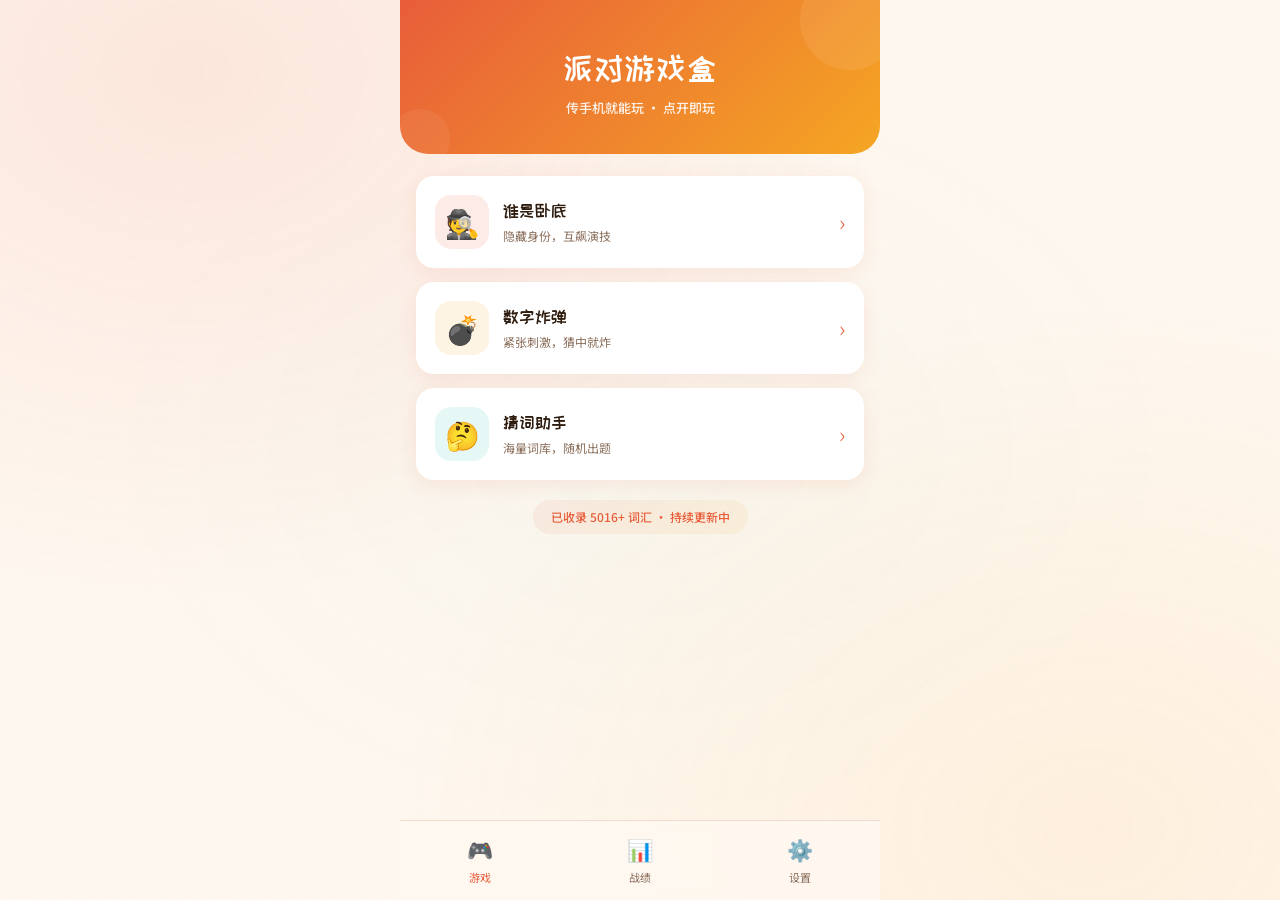
==== index.html @ 06a81f75 "Revert "feat: 新增3个游戏 - 台词飞花/经典复刻/看图猜影视" This reverts commit 632fd39492cb4cfc814acd6912a630eccf6f4545" ====
<!DOCTYPE html>
<html lang="zh-CN">
<head>
  <meta charset="UTF-8">
  <meta name="viewport" content="width=device-width, initial-scale=1.0, maximum-scale=1.0, user-scalable=no">
  <meta name="apple-mobile-web-app-capable" content="yes">
  <meta name="apple-mobile-web-app-status-bar-style" content="black-translucent">
  <meta name="theme-color" content="#E85D3A">
  <title>派对游戏盒</title>
  <link rel="preconnect" href="https://fonts.googleapis.com">
  <link rel="preconnect" href="https://fonts.gstatic.com" crossorigin>
  <link href="https://fonts.googleapis.com/css2?family=Fredoka:wght@400;500;600;700&family=Noto+Sans+SC:wght@400;500;700&family=ZCOOL+KuaiLe&display=swap" rel="stylesheet">
  <link rel="stylesheet" href="css/style.css">
</head>
<body>
  <div id="app">
    <!-- 首页/大厅 -->
    <div id="page-home" class="page active">
      <div class="home-header">
        <h1>派对游戏盒</h1>
        <p class="subtitle">传手机就能玩 · 点开即玩</p>
      </div>
      
      <!-- 游戏列表 -->
      <div class="game-list">
        <div class="game-card" onclick="startSingleGame('undercover')">
          <div class="game-emoji">🕵️</div>
          <div class="game-info">
            <h3>谁是卧底</h3>
            <p>隐藏身份，互飙演技</p>
          </div>
          <span class="arrow">›</span>
        </div>
        <div class="game-card" onclick="startSingleGame('bomb')">
          <div class="game-emoji">💣</div>
          <div class="game-info">
            <h3>数字炸弹</h3>
            <p>紧张刺激，猜中就炸</p>
          </div>
          <span class="arrow">›</span>
        </div>
        <div class="game-card" onclick="startSingleGame('wordguess')">
          <div class="game-emoji">🤔</div>
          <div class="game-info">
            <h3>猜词助手</h3>
            <p>海量词库，随机出题</p>
          </div>
          <span class="arrow">›</span>
        </div>
      </div>

      <div class="wordbank-info">
        <span>已收录 5000+ 词汇 · 18大分类</span>
      </div>
    </div>

    <!-- 谁是卧底设置页 -->
    <div id="page-undercover-setup" class="page">
      <div class="top-bar">
        <span class="back-btn" onclick="navTo('home')">‹</span>
        <span class="page-title">谁是卧底</span>
        <span style="width:24px"></span>
      </div>
      <div class="setup-content">
        <div class="setup-section">
          <h4>玩家数量</h4>
          <div class="chip-group" id="uc-player-count">
            <span class="chip" data-val="3">3人</span>
            <span class="chip active" data-val="4">4人</span>
            <span class="chip" data-val="5">5人</span>
            <span class="chip" data-val="6">6人</span>
            <span class="chip" data-val="7">7人</span>
            <span class="chip" data-val="8">8人</span>
            <span class="chip" data-val="9">9人</span>
            <span class="chip" data-val="10">10人</span>
          </div>
        </div>
        <div class="setup-section">
          <h4>词库分类</h4>
          <div class="chip-group" id="uc-category">
            <span class="chip active" data-val="all">综合</span>
            <span class="chip" data-val="food">食物</span>
            <span class="chip" data-val="star">明星</span>
            <span class="chip" data-val="daily">日常</span>
            <span class="chip" data-val="idiom">成语</span>
            <span class="chip" data-val="animal">动物</span>
            <span class="chip" data-val="sports">运动</span>
            <span class="chip" data-val="travel">旅游</span>
            <span class="chip" data-val="tech">科技</span>
            <span class="chip" data-val="history">历史</span>
            <span class="chip" data-val="science">科学</span>
            <span class="chip" data-val="comedy">喜剧</span>
            <span class="chip" data-val="character">角色</span>
            <span class="chip" data-val="brand">品牌</span>
            <span class="chip" data-val="game">游戏</span>
          </div>
        </div>
        <div class="rule-tip">
          <strong>规则提示：</strong><span id="uc-rule-text">4人中1人为卧底，3人为平民。每人轮流描述词语一轮后投票。</span>
        </div>
        <button class="btn-primary btn-full" onclick="startSingleUndercover()">开始游戏</button>
      </div>
    </div>

    <!-- 单机模式 - 谁是卧底发词页 -->
    <div id="page-undercover-deal" class="page">
      <div class="top-bar">
        <span class="back-btn" onclick="navTo('undercover-setup')">‹</span>
        <span class="page-title">发词阶段</span>
        <span style="width:24px"></span>
      </div>
      <div class="deal-content">
        <div class="deal-progress">
          <span>玩家 <span id="uc-current-player">1</span> / <span id="uc-total-players">4</span> 的回合</span>
        </div>
        <div class="word-card" id="uc-word-card" onclick="revealWord()">
          <div class="role-tag" id="uc-role-tag">点击查看你的词语</div>
          <div class="word" id="uc-word-display">？？？</div>
          <div class="word-hint" id="uc-word-hint">请确保周围没有其他人偷看</div>
        </div>
        <p class="deal-tip">查看完毕后点击下方按钮，将手机传给下一位玩家</p>
        <button class="btn-primary btn-full" id="uc-next-btn" onclick="nextPlayer()" style="opacity:0.5;pointer-events:none">我记住了，传给下一位</button>
        <button class="btn-danger btn-full btn-end" onclick="endUndercoverGame()">结束游戏</button>
        <div class="progress-dots">
          <div id="uc-dots"></div>
          <p class="dots-label"><span id="uc-viewed-count">0</span> / <span id="uc-total-count">4</span> 已查看</p>
        </div>
      </div>
    </div>

    <!-- 单机模式 - 谁是卧底描述阶段 -->
    <div id="page-undercover-describe" class="page">
      <div class="top-bar">
        <span class="back-btn" onclick="confirmExitUC()">‹</span>
        <span class="page-title">描述阶段</span>
        <span style="width:24px"></span>
      </div>
      <div class="describe-content">
        <div class="round-info">
          <div class="round-badge">第 <span id="uc-round-num">1</span> 轮</div>
          <div class="alive-count">剩余 <span id="uc-alive-count">4</span> 人</div>
        </div>
        <div class="speaker-card">
          <div class="speaker-num" id="uc-speaker-num">1</div>
          <div class="speaker-label">当前发言玩家</div>
          <div class="timer" id="uc-describe-timer">30s</div>
        </div>
        <p class="describe-tip">用一句话描述你的词语，不要直接说出词语本身</p>
        <div class="describe-actions">
          <button class="btn-outline" onclick="prevSpeaker()">上一位</button>
          <button class="btn-primary" onclick="nextSpeaker()">下一位</button>
        </div>
        <button class="btn-primary btn-full btn-vote" onclick="goToVote()">全部说完，开始投票</button>
        <button class="btn-danger btn-full btn-end" onclick="endUndercoverGame()">结束游戏</button>
      </div>
    </div>

    <!-- 单机模式 - 谁是卧底投票页 -->
    <div id="page-undercover-vote" class="page">
      <div class="top-bar">
        <span class="back-btn" onclick="navTo('undercover-describe')">‹</span>
        <span class="page-title">投票环节</span>
        <span style="width:24px"></span>
      </div>
      <div class="vote-content">
        <p class="vote-tip">选出你认为是卧底的玩家</p>
        <div class="player-list" id="uc-vote-list"></div>
        <button class="btn-primary btn-full" onclick="submitVote()" id="uc-submit-vote" style="opacity:0.5;pointer-events:none">确认投票</button>
        <button class="btn-danger btn-full btn-end" onclick="endUndercoverGame()">结束游戏</button>
      </div>
    </div>

    <!-- 单机模式 - 谁是卧底结果页 -->
    <div id="page-undercover-result" class="page">
      <div class="result-content">
        <div class="result-icon" id="uc-result-icon">🎉</div>
        <h2 id="uc-result-title">平民胜利！</h2>
        <p id="uc-result-desc">卧底已被找出</p>
        <div class="result-card">
          <div class="result-row">
            <span class="result-label">出局玩家</span>
            <span class="result-value" id="uc-eliminated">玩家 2</span>
          </div>
          <div class="result-row">
            <span class="result-label">身份</span>
            <span class="result-value" id="uc-identity">卧底</span>
          </div>
          <div class="result-row uc-word-row" id="uc-civilian-row">
            <span class="result-label">平民词</span>
            <span class="result-value" id="uc-civilian-word">可乐</span>
          </div>
          <div class="result-row uc-word-row" id="uc-undercover-row">
            <span class="result-label">卧底词</span>
            <span class="result-value" id="uc-undercover-word">雪碧</span>
          </div>
        </div>
        <div class="result-actions" id="uc-result-actions">
          <button class="btn-outline" onclick="navTo('home')">返回大厅</button>
          <button class="btn-primary" onclick="restartUndercover()">再来一局</button>
        </div>
        <button class="btn-primary btn-full" id="uc-continue-btn" onclick="continueUndercover()" style="display:none">继续游戏</button>
      </div>
    </div>

    <!-- 单机模式 - 数字炸弹设置页 -->
    <div id="page-bomb-setup" class="page">
      <div class="top-bar">
        <span class="back-btn" onclick="navTo('home')">‹</span>
        <span class="page-title">数字炸弹</span>
        <span style="width:24px"></span>
      </div>
      <div class="setup-content">
        <div class="setup-section">
          <h4>数字范围</h4>
          <div class="chip-group" id="bomb-range">
            <span class="chip" data-val="50">1-50</span>
            <span class="chip active" data-val="100">1-100</span>
            <span class="chip" data-val="200">1-200</span>
            <span class="chip" data-val="custom">自定义</span>
          </div>
          <div class="custom-range" id="bomb-custom-range" style="display:none">
            <div class="range-inputs">
              <input type="number" id="bomb-min" placeholder="最小值" value="1">
              <span class="range-sep">~</span>
              <input type="number" id="bomb-max" placeholder="最大值" value="99">
            </div>
          </div>
        </div>
        <div class="setup-section">
          <h4>玩家数量</h4>
          <div class="chip-group" id="bomb-players">
            <span class="chip" data-val="2">2人</span>
            <span class="chip" data-val="3">3人</span>
            <span class="chip active" data-val="4">4人</span>
            <span class="chip" data-val="5">5人</span>
            <span class="chip" data-val="6">6人</span>
            <span class="chip" data-val="7">7人</span>
            <span class="chip" data-val="8">8人</span>
          </div>
        </div>
        <div class="rule-tip">
          <strong>规则：</strong>系统在指定范围内随机设定炸弹数字，玩家轮流猜数字，范围逐渐缩小，猜中者被炸！
        </div>
        <button class="btn-primary btn-full" onclick="startSingleBomb()">开始游戏</button>
      </div>
    </div>

    <!-- 单机模式 - 数字炸弹游戏页 -->
    <div id="page-bomb-play" class="page">
      <div class="top-bar">
        <span class="back-btn" onclick="confirmExitBomb()">‹</span>
        <span class="page-title">数字炸弹</span>
        <span style="width:24px"></span>
      </div>
      <div class="bomb-content">
        <div class="turn-info">
          <span class="turn-label">当前轮到</span>
          <span class="turn-player" id="bomb-current-player">玩家 1</span>
        </div>
        <div class="bomb-display">
          <div class="range-label">安全范围</div>
          <div class="range-num" id="bomb-range-display">1 ~ 100</div>
          <div class="bomb-emoji" id="bomb-emoji">💣</div>
          <div class="bomb-tip">猜一个数字，小心别踩到炸弹！</div>
        </div>
        <div class="bomb-input-row">
          <input type="number" id="bomb-input" placeholder="输入数字">
          <button class="btn-primary" onclick="guessBomb()">猜</button>
        </div>
        <div class="bomb-history" id="bomb-history">
          <div class="history-title">历史记录</div>
          <div class="history-list" id="bomb-history-list"></div>
        </div>
        <button class="btn-danger btn-full btn-end" onclick="endBombGame()">结束游戏</button>
      </div>
    </div>

    <!-- 单机模式 - 数字炸弹爆炸页 -->
    <div id="page-bomb-explode" class="page">
      <div class="explode-content">
        <div class="explode-emoji" id="explode-emoji">💥</div>
        <h2>砰！被炸了！</h2>
        <p class="explode-desc"><span id="bomb-loser">玩家 3</span> 猜中了炸弹数字 <strong id="bomb-answer">73</strong></p>
        <div class="explode-stats">
          <div class="stat-item">
            <div class="stat-num" id="bomb-guess-count">6</div>
            <div class="stat-label">本局猜测次数</div>
          </div>
        </div>
        <div class="result-actions">
          <button class="btn-outline" onclick="navTo('home')">返回大厅</button>
          <button class="btn-primary" onclick="restartBomb()">再来一局</button>
        </div>
      </div>
    </div>

    <!-- 单机模式 - 猜词助手设置页 -->
    <div id="page-wordguess-setup" class="page">
      <div class="top-bar">
        <span class="back-btn" onclick="navTo('home')">‹</span>
        <span class="page-title">猜词助手</span>
        <span style="width:24px"></span>
      </div>
      <div class="setup-content">
        <div class="setup-section">
          <h4>游戏模式</h4>
          <div class="mode-list" id="wg-mode">
            <div class="mode-card" data-val="verbal">
              <span class="mode-emoji">🗣️</span>
              <div class="mode-info">
                <div class="mode-name">口头描述</div>
                <div class="mode-desc">用语言描述，不能说出词语本身</div>
              </div>
            </div>
            <div class="mode-card active" data-val="gesture">
              <span class="mode-emoji">🤸</span>
              <div class="mode-info">
                <div class="mode-name">你比我猜</div>
                <div class="mode-desc">用肢体动作比划，不能说话</div>
              </div>
            </div>
            <div class="mode-card" data-val="draw">
              <span class="mode-emoji">🎨</span>
              <div class="mode-info">
                <div class="mode-name">你画我猜</div>
                <div class="mode-desc">在纸上画出词语让队友猜</div>
              </div>
            </div>
          </div>
        </div>
        <div class="setup-section">
          <h4>词库分类</h4>
          <div class="chip-group" id="wg-category">
            <span class="chip active" data-val="all">综合</span>
            <span class="chip" data-val="food">食物</span>
            <span class="chip" data-val="star">明星</span>
            <span class="chip" data-val="daily">日常</span>
            <span class="chip" data-val="idiom">成语</span>
            <span class="chip" data-val="animal">动物</span>
            <span class="chip" data-val="movie">影视</span>
            <span class="chip" data-val="sports">运动</span>
            <span class="chip" data-val="travel">旅游</span>
            <span class="chip" data-val="tech">科技</span>
            <span class="chip" data-val="nature">自然</span>
            <span class="chip" data-val="job">职业</span>
            <span class="chip" data-val="music">音乐</span>
            <span class="chip" data-val="history">历史</span>
            <span class="chip" data-val="science">科学</span>
            <span class="chip" data-val="comedy">喜剧</span>
            <span class="chip" data-val="character">角色</span>
            <span class="chip" data-val="brand">品牌</span>
            <span class="chip" data-val="game">游戏</span>
          </div>
        </div>
        <div class="setup-section">
          <h4>每轮时长</h4>
          <div class="chip-group" id="wg-duration">
            <span class="chip" data-val="30">30秒</span>
            <span class="chip active" data-val="60">60秒</span>
            <span class="chip" data-val="90">90秒</span>
            <span class="chip" data-val="120">120秒</span>
            <span class="chip" data-val="0">不限时</span>
          </div>
        </div>
        <button class="btn-primary btn-full" onclick="startSingleWordGuess()">开始出题</button>
      </div>
    </div>

    <!-- 单机模式 - 猜词助手出题页 -->
    <div id="page-wordguess-play" class="page">
      <div class="top-bar">
        <span class="back-btn" onclick="endWordGuessGame()">‹</span>
        <span class="page-title">猜词中</span>
        <span style="width:24px"></span>
      </div>
      <div class="wg-play-content">
        <div class="wg-top-bar">
          <span class="wg-word-count">第 <span id="wg-word-num">1</span> 个词</span>
          <span class="wg-timer" id="wg-timer">⏱ 01:00</span>
        </div>
        <div class="wg-word-card">
          <div class="wg-category" id="wg-category-label">综合</div>
          <div class="wg-word" id="wg-current-word">火锅</div>
          <div class="wg-mode-tip" id="wg-mode-tip">用肢体动作比划，不能说话</div>
        </div>
        <div class="wg-actions">
          <button class="btn-outline wg-btn" onclick="skipWord()">
            <span class="btn-icon">⏭</span> 跳过
          </button>
          <button class="btn-primary wg-btn" onclick="correctWord()">
            <span class="btn-icon">✓</span> 猜中了
          </button>
        </div>
        <div class="wg-stats">
          <div class="wg-stat">
            <div class="wg-stat-num correct" id="wg-correct">0</div>
            <div class="wg-stat-label">猜中</div>
          </div>
          <div class="wg-stat">
            <div class="wg-stat-num skip" id="wg-skip">0</div>
            <div class="wg-stat-label">跳过</div>
          </div>
        </div>
        <button class="btn-danger btn-full btn-end" onclick="endWordGuessGame()">结束本轮</button>
      </div>
    </div>

    <!-- 单机模式 - 猜词助手结果页 -->
    <div id="page-wordguess-result" class="page">
      <div class="result-content">
        <div class="result-icon">🎉</div>
        <h2>时间到！</h2>
        <div class="wg-score-card">
          <div class="wg-score-num" id="wg-final-score">5</div>
          <div class="wg-score-label">个词语猜中</div>
        </div>
        <div class="wg-result-stats">
          <div class="wg-stat-item">
            <div class="wg-stat-num correct" id="wg-final-correct">5</div>
            <div class="wg-stat-label">猜中</div>
          </div>
          <div class="wg-stat-item">
            <div class="wg-stat-num skip" id="wg-final-skip">2</div>
            <div class="wg-stat-label">跳过</div>
          </div>
          <div class="wg-stat-item">
            <div class="wg-stat-num total" id="wg-final-total">7</div>
            <div class="wg-stat-label">总计</div>
          </div>
        </div>
        <div class="result-actions">
          <button class="btn-outline" onclick="navTo('home')">返回大厅</button>
          <button class="btn-primary" onclick="nextGroupWG()">下一组</button>
        </div>
      </div>
    </div>

    <!-- 战绩页 -->
    <div id="page-stats" class="page">
      <div class="stats-header">
        <h2>战绩记录</h2>
      </div>
      <div class="stats-summary">
        <div class="summary-card">
          <div class="summary-num" id="stats-total">0</div>
          <div class="summary-label">总游戏局数</div>
        </div>
        <div class="summary-card">
          <div class="summary-num" id="stats-uc">0</div>
          <div class="summary-label">谁是卧底</div>
        </div>
        <div class="summary-card">
          <div class="summary-num" id="stats-bomb">0</div>
          <div class="summary-label">数字炸弹</div>
        </div>
        <div class="summary-card">
          <div class="summary-num" id="stats-wg">0</div>
          <div class="summary-label">猜词助手</div>
        </div>
      </div>
      <div class="stats-filter">
        <span class="filter-chip active" data-filter="all">全部</span>
        <span class="filter-chip" data-filter="undercover">谁是卧底</span>
        <span class="filter-chip" data-filter="bomb">数字炸弹</span>
        <span class="filter-chip" data-filter="wordguess">猜词助手</span>
      </div>
      <div class="stats-list" id="stats-list">
        <div class="empty-state">
          <div class="empty-icon">📊</div>
          <p>还没有游戏记录</p>
          <p class="empty-sub">快去玩一局吧！</p>
        </div>
      </div>
    </div>

    <!-- 设置页 -->
    <div id="page-settings" class="page">
      <div class="settings-header">
        <h2>设置</h2>
      </div>
      <div class="settings-list">
        <div class="setting-item">
          <div class="setting-info">
            <span class="setting-icon">🔆</span>
            <span class="setting-name">屏幕常亮</span>
          </div>
          <label class="switch">
            <input type="checkbox" id="set-wakelock" checked onchange="saveSettings()">
            <span class="slider"></span>
          </label>
        </div>
        <div class="setting-item">
          <div class="setting-info">
            <span class="setting-icon">⏱️</span>
            <span class="setting-name">描述倒计时</span>
          </div>
          <div class="setting-value">
            <select id="set-describe-time" onchange="saveSettings()">
              <option value="15">15秒</option>
              <option value="30" selected>30秒</option>
              <option value="45">45秒</option>
              <option value="60">60秒</option>
              <option value="0">不限时</option>
            </select>
          </div>
        </div>
        <div class="setting-item clickable" onclick="navTo('wordbank-manager')">
          <div class="setting-info">
            <span class="setting-icon">📚</span>
            <span class="setting-name">词库管理</span>
          </div>
          <span class="setting-value-text" id="set-wordbank-info">2200+ 词汇</span>
          <span class="arrow">›</span>
        </div>
        <div class="setting-item danger" onclick="clearStats()">
          <div class="setting-info">
            <span class="setting-icon">🗑️</span>
            <span class="setting-name">清除战绩记录</span>
          </div>
          <span class="arrow">›</span>
        </div>
      </div>
      <div class="app-info">
        <p>派对游戏盒 v1.0</p>
        <p class="app-info-sub">传手机就能玩 · 点开即玩</p>
      </div>
    </div>

    <!-- 词库管理页 -->
    <div id="page-wordbank-manager" class="page">
      <div class="top-bar">
        <span class="back-btn" onclick="navTo('settings')">‹</span>
        <span class="page-title">词库管理</span>
        <span style="width:24px"></span>
      </div>
      <div class="wb-manager-content">
        <!-- 游戏切换 -->
        <div class="wb-game-tabs">
          <span class="wb-game-tab active" data-game="undercover" onclick="switchWbGame('undercover')">谁是卧底</span>
          <span class="wb-game-tab" data-game="wordguess" onclick="switchWbGame('wordguess')">猜词助手</span>
        </div>
        <!-- 分类切换 -->
        <div class="wb-category-scroll" id="wb-category-list"></div>
        <!-- 词汇列表 -->
        <div class="wb-word-list" id="wb-word-list"></div>
        <!-- 添加词汇 -->
        <div class="wb-add-section" id="wb-add-section">
          <div class="wb-add-inputs" id="wb-add-inputs"></div>
          <button class="btn-primary btn-full" onclick="addCustomWord()">添加</button>
        </div>
      </div>
    </div>

    <!-- 底部导航栏 -->
    <div class="bottom-nav">
      <div class="nav-item active" data-page="home" onclick="switchTab('home')">
        <span class="nav-icon">🎮</span>
        <span class="nav-label">游戏</span>
      </div>
      <div class="nav-item" data-page="stats" onclick="switchTab('stats')">
        <span class="nav-icon">📊</span>
        <span class="nav-label">战绩</span>
      </div>
      <div class="nav-item" data-page="settings" onclick="switchTab('settings')">
        <span class="nav-icon">⚙️</span>
        <span class="nav-label">设置</span>
      </div>
    </div>

    <!-- Toast提示 -->
    <div id="toast" class="toast" style="display:none"></div>

    <!-- 确认弹窗 -->
    <div id="confirm-modal" class="modal-overlay" style="display:none">
      <div class="modal-card">
        <h3 class="modal-title" id="modal-title">提示</h3>
        <p class="modal-message" id="modal-message">确认操作？</p>
        <div class="modal-actions">
          <button class="btn-outline modal-cancel" onclick="closeConfirmModal()">取消</button>
          <button class="btn-primary modal-confirm" onclick="confirmModal()">确认</button>
        </div>
      </div>
    </div>
  </div>

  <script src="js/wordbank.js"></script>
  <script src="js/wordbank-manager.js"></script>
  <script src="js/single-mode.js"></script>
  <script src="js/app.js"></script>
</body>
</html>
---- css/style.css ----
/* ==================== 暖橘派对 · Warm Carnival ==================== */
/* 设计理念：日落暖色 + 圆润字体 + 弹簧交互，告别 AI 紫粉渐变 */

* {
  margin: 0;
  padding: 0;
  box-sizing: border-box;
  -webkit-tap-highlight-color: transparent;
}

:root {
  /* 主色系 - 日落暖调 */
  --accent: #E85D3A;        /* 烈焰橙 */
  --accent2: #F5A623;       /* 琥珀金 */
  --accent3: #2EC4B6;       /* 暖青绿（对比点缀）*/

  /* 背景与文字 */
  --bg: #FFF8F0;            /* 暖米白 */
  --bg2: #FDF0E0;           /* 淡橘底 */
  --bg3: #FBF5EE;           /* 极淡暖白 */
  --ink: #2D1B0E;           /* 深咖啡（正文）*/
  --muted: #8B6F5C;         /* 暖灰棕（次要文字）*/
  --rule: #F0DDD0;          /* 暖边线 */

  /* 状态色 */
  --white: #FFFFFF;
  --success: #2EC4B6;
  --danger: #D63031;        /* 深红 */

  /* 渐变 */
  --gradient: linear-gradient(135deg, #E85D3A 0%, #F5A623 100%);
  --gradient-soft: linear-gradient(135deg, rgba(232, 93, 58, 0.08), rgba(245, 166, 35, 0.08));

  /* 阴影 - 暖色调 */
  --shadow-sm: 0 2px 8px rgba(232, 93, 58, 0.06);
  --shadow-md: 0 4px 20px rgba(232, 93, 58, 0.10);
  --shadow-lg: 0 8px 32px rgba(232, 93, 58, 0.14);

  /* 缓动曲线 */
  --ease-spring: cubic-bezier(0.34, 1.56, 0.64, 1);
  --ease-smooth: cubic-bezier(0.4, 0, 0.2, 1);
  --ease-out: cubic-bezier(0.16, 1, 0.3, 1);
}

html, body {
  height: 100%;
  font-family: 'Noto Sans SC', -apple-system, BlinkMacSystemFont, 'PingFang SC', 'Microsoft YaHei', sans-serif;
  background: var(--bg);
  color: var(--ink);
  font-size: 16px;
  line-height: 1.5;
  overflow: hidden;
  -webkit-font-smoothing: antialiased;
}

/* 暖色背景光晕 */
body::before {
  content: '';
  position: fixed;
  top: 0; left: 0; right: 0; bottom: 0;
  background:
    radial-gradient(ellipse at 15% 8%, rgba(232, 93, 58, 0.10) 0%, transparent 45%),
    radial-gradient(ellipse at 85% 92%, rgba(245, 166, 35, 0.09) 0%, transparent 45%),
    radial-gradient(ellipse at 50% 50%, rgba(46, 196, 182, 0.03) 0%, transparent 60%);
  pointer-events: none;
  z-index: 0;
}

/* 细微颗粒纹理 */
body::after {
  content: '';
  position: fixed;
  top: 0; left: 0; right: 0; bottom: 0;
  background-image: url("data:image/svg+xml,%3Csvg xmlns='http://www.w3.org/2000/svg' width='100' height='100'%3E%3Cfilter id='n'%3E%3CfeTurbulence type='fractalNoise' baseFrequency='0.85' numOctaves='3' /%3E%3C/filter%3E%3Crect width='100%25' height='100%25' filter='url(%23n)' opacity='0.025'/%3E%3C/svg%3E");
  pointer-events: none;
  z-index: 0;
}

#app {
  position: relative;
  z-index: 1;
  height: 100vh;
  height: 100dvh;
  display: flex;
  flex-direction: column;
  max-width: 480px;
  margin: 0 auto;
  background: transparent;
}

/* ==================== 页面容器 ==================== */
.page {
  display: none;
  flex: 1;
  overflow-y: auto;
  -webkit-overflow-scrolling: touch;
  padding-bottom: 76px;
}

.page.active {
  display: flex;
  flex-direction: column;
  animation: pageIn 0.35s var(--ease-out);
}

@keyframes pageIn {
  from { opacity: 0; transform: translateX(20px) scale(0.98); }
  to { opacity: 1; transform: translateX(0) scale(1); }
}

/* ==================== 底部导航 ==================== */
.bottom-nav {
  position: fixed;
  bottom: 0;
  left: 50%;
  transform: translateX(-50%);
  width: 100%;
  max-width: 480px;
  display: flex;
  justify-content: space-around;
  align-items: center;
  padding: 8px 0 calc(10px + env(safe-area-inset-bottom));
  background: rgba(255, 248, 240, 0.92);
  backdrop-filter: blur(16px);
  -webkit-backdrop-filter: blur(16px);
  border-top: 1px solid var(--rule);
  z-index: 100;
}

.nav-item {
  display: flex;
  flex-direction: column;
  align-items: center;
  gap: 3px;
  font-size: 11px;
  color: var(--muted);
  cursor: pointer;
  padding: 5px 16px;
  transition: color 0.25s var(--ease-smooth), transform 0.25s var(--ease-spring);
}

.nav-item:active {
  transform: scale(0.9);
}

.nav-item.active {
  color: var(--accent);
}

.nav-item.active .nav-icon {
  animation: navBounce 0.4s var(--ease-spring);
}

@keyframes navBounce {
  0% { transform: scale(1); }
  50% { transform: scale(1.25); }
  100% { transform: scale(1); }
}

.nav-icon {
  font-size: 21px;
}

/* ==================== 首页 - 游戏大厅 ==================== */
.home-header {
  background: var(--gradient);
  color: var(--white);
  padding: 44px 20px 36px;
  border-radius: 0 0 28px 28px;
  text-align: center;
  position: relative;
  overflow: hidden;
}

/* 头部装饰圆 */
.home-header::before {
  content: '';
  position: absolute;
  top: -30px;
  right: -20px;
  width: 100px;
  height: 100px;
  background: rgba(255, 255, 255, 0.08);
  border-radius: 50%;
}

.home-header::after {
  content: '';
  position: absolute;
  bottom: -15px;
  left: -10px;
  width: 60px;
  height: 60px;
  background: rgba(255, 255, 255, 0.06);
  border-radius: 50%;
}

.home-header h1 {
  font-family: 'ZCOOL KuaiLe', 'Fredoka', sans-serif;
  font-size: 32px;
  font-weight: 400;
  margin-bottom: 6px;
  letter-spacing: 2px;
  position: relative;
  z-index: 1;
}

.home-header .subtitle {
  font-size: 13px;
  opacity: 0.9;
  font-weight: 500;
  position: relative;
  z-index: 1;
}

/* 游戏列表 */
.game-list {
  padding: 22px 16px 12px;
  display: flex;
  flex-direction: column;
  gap: 14px;
}

/* 游戏卡片 - 交错入场动画 */
.game-card {
  display: flex;
  align-items: center;
  gap: 14px;
  padding: 18px;
  background: var(--white);
  border-radius: 18px;
  box-shadow: var(--shadow-md);
  cursor: pointer;
  transition: transform 0.3s var(--ease-spring), box-shadow 0.3s var(--ease-smooth);
  border: 1.5px solid transparent;
  position: relative;
  overflow: hidden;
  animation: cardIn 0.5s var(--ease-spring) backwards;
}

.game-card:nth-child(1) { animation-delay: 0.08s; }
.game-card:nth-child(2) { animation-delay: 0.16s; }
.game-card:nth-child(3) { animation-delay: 0.24s; }

@keyframes cardIn {
  from { opacity: 0; transform: translateY(24px) scale(0.95); }
  to { opacity: 1; transform: translateY(0) scale(1); }
}

/* 卡片左侧色条装饰 */
.game-card::before {
  content: '';
  position: absolute;
  left: 0;
  top: 12px;
  bottom: 12px;
  width: 4px;
  border-radius: 0 4px 4px 0;
  background: var(--gradient);
  opacity: 0;
  transition: opacity 0.25s;
}

.game-card:active {
  transform: scale(0.97);
  box-shadow: var(--shadow-sm);
}

.game-card:nth-child(1) .game-emoji { background: rgba(232, 93, 58, 0.12); }
.game-card:nth-child(2) .game-emoji { background: rgba(245, 166, 35, 0.12); }
.game-card:nth-child(3) .game-emoji { background: rgba(46, 196, 182, 0.12); }

.game-emoji {
  width: 54px;
  height: 54px;
  display: flex;
  align-items: center;
  justify-content: center;
  font-size: 28px;
  background: var(--bg2);
  border-radius: 16px;
  flex-shrink: 0;
  transition: transform 0.3s var(--ease-spring);
}

.game-card:active .game-emoji {
  transform: scale(1.1) rotate(-5deg);
}

.game-info {
  flex: 1;
}

.game-info h3 {
  font-family: 'ZCOOL KuaiLe', 'Fredoka', sans-serif;
  font-size: 17px;
  font-weight: 400;
  margin-bottom: 3px;
  color: var(--ink);
}

.game-info p {
  font-size: 12px;
  color: var(--muted);
}

.arrow {
  font-size: 22px;
  color: var(--accent);
  font-weight: 300;
  transition: transform 0.25s var(--ease-spring);
}

.game-card:active .arrow {
  transform: translateX(4px);
}

/* 词库信息 */
.wordbank-info {
  padding: 8px 20px 20px;
  text-align: center;
}

.wordbank-info span {
  display: inline-block;
  padding: 8px 18px;
  background: var(--gradient-soft);
  border-radius: 20px;
  font-size: 12px;
  color: var(--accent);
  font-weight: 500;
}

/* ==================== 顶部导航栏 ==================== */
.top-bar {
  display: flex;
  align-items: center;
  justify-content: space-between;
  padding: 14px 16px;
  background: rgba(255, 248, 240, 0.95);
  backdrop-filter: blur(10px);
  -webkit-backdrop-filter: blur(10px);
  border-bottom: 1px solid var(--rule);
  position: sticky;
  top: 0;
  z-index: 10;
}

.back-btn {
  font-size: 26px;
  color: var(--ink);
  cursor: pointer;
  width: 28px;
  text-align: center;
  font-weight: 300;
  transition: transform 0.2s var(--ease-spring);
}

.back-btn:active {
  transform: scale(0.8);
}

.page-title {
  font-family: 'ZCOOL KuaiLe', 'Fredoka', sans-serif;
  font-size: 17px;
  font-weight: 400;
  letter-spacing: 1px;
}

/* ==================== 设置页通用 ==================== */
.setup-content {
  padding: 22px 16px;
  display: flex;
  flex-direction: column;
  gap: 22px;
}

.setup-section h4 {
  font-size: 14px;
  color: var(--muted);
  margin-bottom: 12px;
  font-weight: 500;
}

/* 标签组 */
.chip-group {
  display: flex;
  flex-wrap: wrap;
  gap: 8px;
}

.chip {
  padding: 9px 17px;
  background: var(--bg2);
  border-radius: 22px;
  font-size: 13px;
  cursor: pointer;
  transition: all 0.25s var(--ease-spring);
  border: 2px solid transparent;
  color: var(--ink);
  font-weight: 500;
}

.chip:active {
  transform: scale(0.92);
}

.chip.active {
  background: rgba(232, 93, 58, 0.1);
  border-color: var(--accent);
  color: var(--accent);
  font-weight: 600;
  box-shadow: 0 2px 8px rgba(232, 93, 58, 0.15);
}

/* 规则提示 */
.rule-tip {
  background: var(--gradient-soft);
  border-radius: 14px;
  padding: 14px 16px;
  font-size: 13px;
  color: var(--muted);
  line-height: 1.7;
  border-left: 3px solid var(--accent);
}

.rule-tip strong {
  color: var(--accent);
  font-weight: 600;
}

/* ==================== 按钮样式 ==================== */
.btn-primary {
  background: var(--gradient);
  color: var(--white);
  border: none;
  padding: 13px 26px;
  border-radius: 26px;
  font-size: 15px;
  font-weight: 600;
  cursor: pointer;
  transition: transform 0.25s var(--ease-spring), box-shadow 0.25s var(--ease-smooth);
  box-shadow: 0 4px 14px rgba(232, 93, 58, 0.25);
  letter-spacing: 0.5px;
}

.btn-primary:active {
  transform: scale(0.95);
  box-shadow: 0 2px 8px rgba(232, 93, 58, 0.2);
}

.btn-outline {
  background: transparent;
  color: var(--accent);
  border: 2px solid var(--accent);
  padding: 11px 22px;
  border-radius: 24px;
  font-size: 14px;
  font-weight: 600;
  cursor: pointer;
  transition: all 0.25s var(--ease-spring);
}

.btn-outline:active {
  background: rgba(232, 93, 58, 0.08);
  transform: scale(0.95);
}

.btn-full {
  width: 100%;
  padding: 15px;
  border-radius: 28px;
  font-size: 16px;
}

.btn-danger {
  background: var(--danger);
  color: var(--white);
  border: none;
  padding: 13px 26px;
  border-radius: 26px;
  font-weight: 600;
  font-size: 15px;
  cursor: pointer;
  transition: transform 0.2s var(--ease-spring), box-shadow 0.2s var(--ease-smooth);
  box-shadow: 0 3px 12px rgba(214, 48, 49, 0.25);
}

.btn-danger:active {
  transform: scale(0.95);
  box-shadow: 0 2px 8px rgba(214, 48, 49, 0.2);
}

.btn-icon {
  margin-right: 4px;
}

/* ==================== 谁是卧底 - 发词页 ==================== */
.deal-content {
  padding: 24px 20px;
  display: flex;
  flex-direction: column;
  align-items: center;
  flex: 1;
}

.deal-progress {
  font-size: 13px;
  color: var(--muted);
  margin-bottom: 20px;
  font-weight: 500;
}

/* 词语卡片 */
.word-card {
  width: 100%;
  background: var(--gradient);
  color: var(--white);
  border-radius: 22px;
  padding: 44px 24px;
  text-align: center;
  margin-bottom: 20px;
  cursor: pointer;
  transition: transform 0.35s var(--ease-spring);
  min-height: 190px;
  display: flex;
  flex-direction: column;
  justify-content: center;
  box-shadow: 0 8px 28px rgba(232, 93, 58, 0.20);
  position: relative;
  overflow: hidden;
}

/* 卡片装饰 */
.word-card::before {
  content: '';
  position: absolute;
  top: -20px;
  right: -20px;
  width: 80px;
  height: 80px;
  background: rgba(255, 255, 255, 0.08);
  border-radius: 50%;
}

.word-card::after {
  content: '';
  position: absolute;
  bottom: -15px;
  left: -15px;
  width: 50px;
  height: 50px;
  background: rgba(255, 255, 255, 0.06);
  border-radius: 50%;
}

.word-card:active {
  transform: scale(0.97);
}

.word-card .role-tag {
  font-size: 12px;
  text-transform: uppercase;
  letter-spacing: 0.12em;
  opacity: 0.9;
  margin-bottom: 14px;
  position: relative;
  z-index: 1;
}

.word-card .word {
  font-family: 'ZCOOL KuaiLe', 'Fredoka', sans-serif;
  font-size: 38px;
  font-weight: 400;
  margin-bottom: 14px;
  letter-spacing: 3px;
  position: relative;
  z-index: 1;
}

.word-card .word-hint {
  font-size: 12px;
  opacity: 0.8;
  position: relative;
  z-index: 1;
}

.deal-tip {
  font-size: 13px;
  color: var(--muted);
  text-align: center;
  margin-bottom: 20px;
}

/* 进度点 */
.progress-dots {
  margin-top: auto;
  text-align: center;
}

#uc-dots {
  display: flex;
  justify-content: center;
  gap: 7px;
  margin-bottom: 8px;
}

.dot {
  width: 9px;
  height: 9px;
  border-radius: 50%;
  background: var(--rule);
  transition: all 0.3s var(--ease-spring);
}

.dot.active {
  background: var(--accent);
  transform: scale(1.2);
}

.dots-label {
  font-size: 11px;
  color: var(--muted);
}

/* ==================== 谁是卧底 - 描述阶段 ==================== */
.describe-content {
  padding: 20px 16px;
  display: flex;
  flex-direction: column;
  align-items: center;
  flex: 1;
}

.round-info {
  display: flex;
  gap: 12px;
  margin-bottom: 24px;
}

.round-badge, .alive-count {
  padding: 7px 16px;
  background: var(--bg2);
  border-radius: 18px;
  font-size: 13px;
  color: var(--muted);
  font-weight: 500;
}

.round-badge span, .alive-count span {
  color: var(--accent);
  font-weight: 700;
}

/* 发言者卡片 */
.speaker-card {
  width: 100%;
  background: var(--white);
  border-radius: 22px;
  padding: 36px 24px;
  text-align: center;
  box-shadow: var(--shadow-md);
  margin-bottom: 20px;
}

.speaker-num {
  width: 84px;
  height: 84px;
  margin: 0 auto 14px;
  background: var(--gradient);
  color: var(--white);
  border-radius: 50%;
  display: flex;
  align-items: center;
  justify-content: center;
  font-family: 'Fredoka', sans-serif;
  font-size: 34px;
  font-weight: 700;
  box-shadow: 0 6px 20px rgba(232, 93, 58, 0.25);
  animation: speakerPulse 2s ease-in-out infinite;
}

@keyframes speakerPulse {
  0%, 100% { box-shadow: 0 6px 20px rgba(232, 93, 58, 0.25); }
  50% { box-shadow: 0 6px 28px rgba(232, 93, 58, 0.40); }
}

.speaker-label {
  font-size: 14px;
  color: var(--muted);
  margin-bottom: 14px;
}

/* 计时器 */
.timer {
  display: inline-block;
  padding: 7px 22px;
  background: rgba(245, 166, 35, 0.12);
  color: var(--accent2);
  border-radius: 22px;
  font-size: 20px;
  font-weight: 700;
  font-family: 'Fredoka', monospace;
  font-variant-numeric: tabular-nums;
}

.timer.warning {
  animation: pulse 0.5s ease-in-out infinite alternate;
  color: var(--danger);
  background: rgba(214, 48, 49, 0.1);
}

@keyframes pulse {
  from { transform: scale(1); }
  to { transform: scale(1.06); }
}

.describe-tip {
  font-size: 13px;
  color: var(--muted);
  text-align: center;
  margin-bottom: 20px;
}

.describe-actions {
  display: flex;
  gap: 12px;
  margin-bottom: 16px;
  width: 100%;
}

.describe-actions button {
  flex: 1;
}

.btn-vote {
  margin-top: auto;
}

.btn-end {
  margin-top: 10px;
  background: rgba(214, 48, 49, 0.1);
  color: var(--danger);
  border: 1.5px solid var(--danger);
}

/* ==================== 谁是卧底 - 投票页 ==================== */
.vote-content {
  padding: 20px 16px;
  display: flex;
  flex-direction: column;
  flex: 1;
}

.vote-tip {
  text-align: center;
  font-size: 14px;
  color: var(--muted);
  margin-bottom: 16px;
}

.player-list {
  display: flex;
  flex-direction: column;
  gap: 10px;
  margin-bottom: 20px;
  flex: 1;
}

.player-item {
  display: flex;
  align-items: center;
  gap: 12px;
  padding: 15px;
  background: var(--bg2);
  border-radius: 16px;
  cursor: pointer;
  transition: all 0.25s var(--ease-spring);
  border: 2px solid transparent;
}

.player-item:active {
  transform: scale(0.98);
}

.player-item.selected {
  background: rgba(232, 93, 58, 0.08);
  border-color: var(--accent);
  box-shadow: 0 2px 12px rgba(232, 93, 58, 0.12);
}

.player-item.eliminated {
  opacity: 0.4;
  pointer-events: none;
}

.player-avatar {
  width: 38px;
  height: 38px;
  border-radius: 50%;
  background: var(--accent);
  color: var(--white);
  display: flex;
  align-items: center;
  justify-content: center;
  font-size: 14px;
  font-weight: 700;
  flex-shrink: 0;
  font-family: 'Fredoka', sans-serif;
  transition: background 0.25s;
}

.player-item.selected .player-avatar {
  background: var(--accent2);
}

.player-name {
  flex: 1;
  font-size: 15px;
  font-weight: 500;
}

.player-status {
  font-size: 12px;
  color: var(--muted);
}

.player-item.selected .player-status {
  color: var(--accent);
  font-weight: 600;
}

/* ==================== 结果页通用 ==================== */
.result-content {
  padding: 44px 24px;
  display: flex;
  flex-direction: column;
  align-items: center;
  justify-content: center;
  flex: 1;
  text-align: center;
}

.result-icon {
  font-size: 68px;
  margin-bottom: 16px;
  animation: iconPop 0.6s var(--ease-spring);
}

@keyframes iconPop {
  0% { transform: scale(0) rotate(-180deg); opacity: 0; }
  60% { transform: scale(1.2) rotate(10deg); }
  100% { transform: scale(1) rotate(0); opacity: 1; }
}

.result-content h2 {
  font-family: 'ZCOOL KuaiLe', 'Fredoka', sans-serif;
  font-size: 26px;
  font-weight: 400;
  margin-bottom: 8px;
  letter-spacing: 1px;
}

.result-content > p {
  font-size: 14px;
  color: var(--muted);
  margin-bottom: 24px;
}

.result-card {
  width: 100%;
  background: var(--white);
  border-radius: 18px;
  padding: 20px;
  box-shadow: var(--shadow-md);
  margin-bottom: 24px;
}

.result-row {
  display: flex;
  justify-content: space-between;
  align-items: center;
  padding: 11px 0;
  border-bottom: 1px solid var(--rule);
}

.result-row:last-child {
  border-bottom: none;
}

.result-label {
  font-size: 14px;
  color: var(--muted);
}

.result-value {
  font-size: 15px;
  font-weight: 600;
  color: var(--ink);
}

.result-actions {
  display: flex;
  gap: 12px;
  width: 100%;
}

.result-actions button {
  flex: 1;
}

/* ==================== 数字炸弹 ==================== */
.bomb-content {
  padding: 20px 16px;
  display: flex;
  flex-direction: column;
  flex: 1;
}

.turn-info {
  text-align: center;
  margin-bottom: 16px;
}

.turn-label {
  font-size: 13px;
  color: var(--muted);
  display: block;
  margin-bottom: 4px;
}

.turn-player {
  font-family: 'ZCOOL KuaiLe', 'Fredoka', sans-serif;
  font-size: 22px;
  font-weight: 400;
  color: var(--accent);
  letter-spacing: 1px;
}

/* 炸弹显示区 */
.bomb-display {
  background: var(--white);
  border-radius: 22px;
  padding: 36px 24px;
  text-align: center;
  box-shadow: var(--shadow-md);
  margin-bottom: 20px;
  position: relative;
  overflow: hidden;
}

/* 炸弹区背景装饰 */
.bomb-display::before {
  content: '';
  position: absolute;
  top: 0; left: 0; right: 0;
  height: 4px;
  background: var(--gradient);
}

.range-label {
  font-size: 12px;
  text-transform: uppercase;
  letter-spacing: 0.12em;
  color: var(--muted);
  margin-bottom: 8px;
}

.range-num {
  font-family: 'Fredoka', monospace;
  font-size: 38px;
  font-weight: 700;
  color: var(--accent);
  font-variant-numeric: tabular-nums;
  margin-bottom: 16px;
}

.bomb-emoji {
  font-size: 58px;
  margin-bottom: 12px;
  animation: bob 2s ease-in-out infinite;
}

@keyframes bob {
  0%, 100% { transform: translateY(0) rotate(0); }
  25% { transform: translateY(-6px) rotate(-3deg); }
  75% { transform: translateY(-3px) rotate(3deg); }
}

.bomb-tip {
  font-size: 13px;
  color: var(--muted);
}

/* 输入区 */
.bomb-input-row {
  display: flex;
  gap: 10px;
  margin-bottom: 20px;
}

.bomb-input-row input {
  flex: 1;
  padding: 14px 16px;
  border: 2px solid var(--rule);
  border-radius: 16px;
  font-size: 18px;
  text-align: center;
  font-family: 'Fredoka', monospace;
  font-variant-numeric: tabular-nums;
  outline: none;
  transition: border-color 0.25s, box-shadow 0.25s;
  -moz-appearance: textfield;
  background: var(--white);
}

.bomb-input-row input::-webkit-outer-spin-button,
.bomb-input-row input::-webkit-inner-spin-button {
  -webkit-appearance: none;
  margin: 0;
}

.bomb-input-row input:focus {
  border-color: var(--accent);
  box-shadow: 0 0 0 3px rgba(232, 93, 58, 0.1);
}

/* 历史记录 */
.bomb-history {
  flex: 1;
  overflow-y: auto;
}

.history-title {
  font-size: 13px;
  color: var(--muted);
  margin-bottom: 10px;
  font-weight: 500;
}

.history-list {
  display: flex;
  flex-direction: column;
  gap: 7px;
}

.history-item {
  padding: 9px 13px;
  background: var(--bg2);
  border-radius: 12px;
  font-size: 12px;
  color: var(--muted);
  animation: slideUp 0.3s var(--ease-out);
}

@keyframes slideUp {
  from { opacity: 0; transform: translateY(8px); }
  to { opacity: 1; transform: translateY(0); }
}

.history-item .dot-accent {
  display: inline-block;
  width: 7px;
  height: 7px;
  border-radius: 50%;
  background: var(--accent);
  margin-right: 8px;
  vertical-align: middle;
}

/* ==================== 爆炸页 ==================== */
.explode-content {
  padding: 44px 24px;
  display: flex;
  flex-direction: column;
  align-items: center;
  justify-content: center;
  flex: 1;
  text-align: center;
}

.explode-emoji {
  font-size: 84px;
  margin-bottom: 16px;
  animation: explode 0.7s var(--ease-spring);
}

@keyframes explode {
  0% { transform: scale(0.2) rotate(-30deg); opacity: 0; }
  50% { transform: scale(1.4) rotate(15deg); }
  100% { transform: scale(1) rotate(0); opacity: 1; }
}

.explode-content h2 {
  font-family: 'ZCOOL KuaiLe', 'Fredoka', sans-serif;
  font-size: 26px;
  font-weight: 400;
  margin-bottom: 8px;
  letter-spacing: 1px;
}

.explode-desc {
  font-size: 14px;
  color: var(--muted);
  margin-bottom: 24px;
}

.explode-desc strong {
  color: var(--accent);
  font-size: 19px;
  font-family: 'Fredoka', sans-serif;
}

.explode-stats {
  width: 100%;
  display: flex;
  justify-content: center;
  margin-bottom: 24px;
}

.stat-item {
  text-align: center;
}

.stat-num {
  font-family: 'Fredoka', sans-serif;
  font-size: 30px;
  font-weight: 700;
  background: var(--gradient);
  -webkit-background-clip: text;
  -webkit-text-fill-color: transparent;
  background-clip: text;
}

.stat-label {
  font-size: 12px;
  color: var(--muted);
  margin-top: 4px;
}

/* 自定义范围 */
.custom-range {
  margin-top: 12px;
}

.range-inputs {
  display: flex;
  align-items: center;
  gap: 10px;
}

.range-inputs input {
  flex: 1;
  padding: 10px 14px;
  border: 2px solid var(--rule);
  border-radius: 12px;
  font-size: 14px;
  text-align: center;
  outline: none;
  -moz-appearance: textfield;
  background: var(--white);
  transition: border-color 0.25s;
}

.range-inputs input:focus {
  border-color: var(--accent);
}

.range-inputs input::-webkit-outer-spin-button,
.range-inputs input::-webkit-inner-spin-button {
  -webkit-appearance: none;
}

.range-sep {
  color: var(--muted);
  font-size: 16px;
}

/* ==================== 猜词助手 - 模式选择 ==================== */
.mode-list {
  display: flex;
  flex-direction: column;
  gap: 10px;
}

.mode-card {
  display: flex;
  align-items: center;
  gap: 14px;
  padding: 15px;
  background: var(--bg2);
  border-radius: 16px;
  cursor: pointer;
  transition: all 0.25s var(--ease-spring);
  border: 2px solid transparent;
}

.mode-card:active {
  transform: scale(0.97);
}

.mode-card.active {
  background: rgba(232, 93, 58, 0.08);
  border-color: var(--accent);
  box-shadow: 0 2px 12px rgba(232, 93, 58, 0.12);
}

.mode-emoji {
  font-size: 28px;
  width: 50px;
  height: 50px;
  display: flex;
  align-items: center;
  justify-content: center;
  background: var(--white);
  border-radius: 14px;
  flex-shrink: 0;
}

.mode-info {
  flex: 1;
}

.mode-name {
  font-size: 15px;
  font-weight: 600;
  margin-bottom: 2px;
}

.mode-desc {
  font-size: 12px;
  color: var(--muted);
}

/* ==================== 猜词助手 - 出题页 ==================== */
.wg-play-content {
  padding: 16px;
  display: flex;
  flex-direction: column;
  flex: 1;
  height: 100%;
}

.wg-top-bar {
  display: flex;
  justify-content: space-between;
  align-items: center;
  margin-bottom: 16px;
}

.wg-word-count {
  font-size: 13px;
  color: var(--muted);
  font-weight: 500;
}

.wg-timer {
  font-size: 17px;
  font-weight: 700;
  color: var(--accent2);
  font-family: 'Fredoka', monospace;
  font-variant-numeric: tabular-nums;
}

.wg-timer.warning {
  color: var(--danger);
  animation: pulse 0.5s ease-in-out infinite alternate;
}

/* 词语展示卡 */
.wg-word-card {
  flex: 1;
  background: var(--bg2);
  border-radius: 24px;
  padding: 44px 24px;
  text-align: center;
  display: flex;
  flex-direction: column;
  justify-content: center;
  margin-bottom: 16px;
  min-height: 210px;
  position: relative;
  overflow: hidden;
  border: 2px solid var(--rule);
}

/* 词语卡背景装饰 */
.wg-word-card::before {
  content: '';
  position: absolute;
  top: -30px;
  left: -30px;
  width: 100px;
  height: 100px;
  background: radial-gradient(circle, rgba(232, 93, 58, 0.06), transparent 70%);
  border-radius: 50%;
}

.wg-word-card::after {
  content: '';
  position: absolute;
  bottom: -20px;
  right: -20px;
  width: 70px;
  height: 70px;
  background: radial-gradient(circle, rgba(245, 166, 35, 0.06), transparent 70%);
  border-radius: 50%;
}

.wg-category {
  font-size: 12px;
  text-transform: uppercase;
  letter-spacing: 0.12em;
  color: var(--muted);
  margin-bottom: 14px;
  position: relative;
  z-index: 1;
}

.wg-word {
  font-family: 'ZCOOL KuaiLe', 'Fredoka', sans-serif;
  font-size: 42px;
  font-weight: 400;
  color: var(--accent);
  margin-bottom: 14px;
  letter-spacing: 3px;
  position: relative;
  z-index: 1;
  animation: wordReveal 0.4s var(--ease-spring);
}

@keyframes wordReveal {
  from { opacity: 0; transform: scale(0.8); }
  to { opacity: 1; transform: scale(1); }
}

.wg-mode-tip {
  font-size: 12px;
  color: var(--muted);
  position: relative;
  z-index: 1;
}

/* 操作按钮 */
.wg-actions {
  display: flex;
  gap: 12px;
  margin-bottom: 16px;
}

.wg-btn {
  flex: 1;
  padding: 16px;
  font-size: 15px;
}

/* 统计 */
.wg-stats {
  display: flex;
  justify-content: space-around;
}

.wg-stat {
  text-align: center;
}

.wg-stat-num {
  font-family: 'Fredoka', sans-serif;
  font-size: 24px;
  font-weight: 700;
}

.wg-stat-num.correct {
  color: var(--accent);
}

.wg-stat-num.skip {
  color: var(--accent2);
}

.wg-stat-label {
  font-size: 11px;
  color: var(--muted);
  margin-top: 2px;
}

/* ==================== 猜词助手 - 结果页 ==================== */
.wg-score-card {
  background: var(--gradient);
  color: var(--white);
  border-radius: 24px;
  padding: 36px 48px;
  text-align: center;
  margin-bottom: 24px;
  box-shadow: 0 8px 28px rgba(232, 93, 58, 0.20);
  position: relative;
  overflow: hidden;
}

.wg-score-card::before {
  content: '';
  position: absolute;
  top: -20px;
  right: -20px;
  width: 80px;
  height: 80px;
  background: rgba(255, 255, 255, 0.08);
  border-radius: 50%;
}

.wg-score-num {
  font-family: 'Fredoka', sans-serif;
  font-size: 60px;
  font-weight: 700;
  line-height: 1;
  margin-bottom: 4px;
  position: relative;
  z-index: 1;
}

.wg-score-label {
  font-size: 14px;
  opacity: 0.9;
  position: relative;
  z-index: 1;
}

.wg-result-stats {
  display: flex;
  justify-content: center;
  gap: 32px;
  margin-bottom: 24px;
}

.wg-stat-item {
  text-align: center;
}

.wg-stat-item .wg-stat-num.total {
  color: var(--ink);
}

/* ==================== 战绩页 ==================== */
.stats-header {
  padding: 22px 16px 14px;
  background: rgba(255, 248, 240, 0.95);
  backdrop-filter: blur(10px);
  -webkit-backdrop-filter: blur(10px);
  border-bottom: 1px solid var(--rule);
}

.stats-header h2 {
  font-family: 'ZCOOL KuaiLe', 'Fredoka', sans-serif;
  font-size: 22px;
  font-weight: 400;
  letter-spacing: 1px;
}

.stats-summary {
  display: grid;
  grid-template-columns: repeat(4, 1fr);
  gap: 8px;
  padding: 16px;
  background: var(--bg3);
  border-bottom: 1px solid var(--rule);
}

.summary-card {
  text-align: center;
  padding: 13px 4px;
  background: var(--white);
  border-radius: 14px;
  box-shadow: var(--shadow-sm);
}

.summary-num {
  font-family: 'Fredoka', sans-serif;
  font-size: 22px;
  font-weight: 700;
  background: var(--gradient);
  -webkit-background-clip: text;
  -webkit-text-fill-color: transparent;
  background-clip: text;
}

.summary-label {
  font-size: 10px;
  color: var(--muted);
  margin-top: 2px;
}

/* 过滤标签 */
.stats-filter {
  display: flex;
  gap: 8px;
  padding: 12px 16px;
  background: var(--bg3);
  border-bottom: 1px solid var(--rule);
  overflow-x: auto;
  -webkit-overflow-scrolling: touch;
}

.stats-filter::-webkit-scrollbar {
  display: none;
}

.filter-chip {
  padding: 7px 15px;
  background: var(--white);
  border-radius: 18px;
  font-size: 12px;
  white-space: nowrap;
  cursor: pointer;
  transition: all 0.25s var(--ease-spring);
  color: var(--muted);
  font-weight: 500;
  box-shadow: var(--shadow-sm);
}

.filter-chip:active {
  transform: scale(0.92);
}

.filter-chip.active {
  background: var(--accent);
  color: var(--white);
}

/* 记录列表 */
.stats-list {
  flex: 1;
  padding: 12px 16px;
  overflow-y: auto;
}

.empty-state {
  text-align: center;
  padding: 64px 20px;
  color: var(--muted);
}

.empty-icon {
  font-size: 52px;
  margin-bottom: 12px;
  opacity: 0.6;
}

.empty-state p {
  font-size: 14px;
  margin-bottom: 4px;
}

.empty-sub {
  font-size: 12px;
  opacity: 0.7;
}

.stat-record {
  background: var(--white);
  border-radius: 16px;
  padding: 15px;
  margin-bottom: 10px;
  box-shadow: var(--shadow-sm);
  transition: transform 0.2s var(--ease-spring);
  animation: slideUp 0.35s var(--ease-out);
}

.stat-record:active {
  transform: scale(0.98);
}

.stat-record-header {
  display: flex;
  justify-content: space-between;
  align-items: center;
  margin-bottom: 8px;
}

.stat-record-game {
  font-size: 14px;
  font-weight: 600;
  display: flex;
  align-items: center;
  gap: 6px;
}

.stat-record-date {
  font-size: 11px;
  color: var(--muted);
}

.stat-record-detail {
  font-size: 12px;
  color: var(--muted);
}

/* ==================== 设置页 ==================== */
.settings-header {
  padding: 22px 16px 14px;
  background: rgba(255, 248, 240, 0.95);
  backdrop-filter: blur(10px);
  -webkit-backdrop-filter: blur(10px);
  border-bottom: 1px solid var(--rule);
}

.settings-header h2 {
  font-family: 'ZCOOL KuaiLe', 'Fredoka', sans-serif;
  font-size: 22px;
  font-weight: 400;
  letter-spacing: 1px;
}

.settings-list {
  padding: 12px 16px;
}

.setting-item {
  display: flex;
  align-items: center;
  justify-content: space-between;
  padding: 15px 16px;
  background: var(--white);
  border-radius: 16px;
  margin-bottom: 8px;
  cursor: pointer;
  box-shadow: var(--shadow-sm);
  transition: transform 0.2s var(--ease-spring);
}

.setting-item:active {
  transform: scale(0.98);
}

.setting-info {
  display: flex;
  align-items: center;
  gap: 12px;
}

.setting-icon {
  font-size: 20px;
}

.setting-name {
  font-size: 15px;
  font-weight: 500;
}

.setting-value-text {
  font-size: 13px;
  color: var(--muted);
}

.setting-item.danger {
  color: var(--danger);
}

.setting-item.danger .setting-icon {
  filter: hue-rotate(-20deg);
}

.setting-value select {
  padding: 7px 12px;
  border: 1px solid var(--rule);
  border-radius: 10px;
  background: var(--bg2);
  font-size: 13px;
  color: var(--ink);
  outline: none;
  cursor: pointer;
}

/* 开关 */
.switch {
  position: relative;
  display: inline-block;
  width: 46px;
  height: 26px;
}

.switch input {
  opacity: 0;
  width: 0;
  height: 0;
}

.slider {
  position: absolute;
  cursor: pointer;
  top: 0;
  left: 0;
  right: 0;
  bottom: 0;
  background-color: var(--rule);
  transition: 0.3s var(--ease-spring);
  border-radius: 26px;
}

.slider:before {
  position: absolute;
  content: "";
  height: 20px;
  width: 20px;
  left: 3px;
  bottom: 3px;
  background-color: white;
  transition: 0.3s var(--ease-spring);
  border-radius: 50%;
  box-shadow: 0 2px 6px rgba(0, 0, 0, 0.15);
}

.switch input:checked + .slider {
  background: var(--gradient);
}

.switch input:checked + .slider:before {
  transform: translateX(20px);
}

/* 应用信息 */
.app-info {
  text-align: center;
  padding: 24px 20px;
  font-size: 12px;
  color: var(--muted);
}

.app-info-sub {
  margin-top: 4px;
  font-size: 11px;
  opacity: 0.7;
}

/* ==================== 弹窗 ==================== */
.modal {
  position: fixed;
  top: 0;
  left: 0;
  right: 0;
  bottom: 0;
  background: rgba(45, 27, 14, 0.5);
  backdrop-filter: blur(4px);
  -webkit-backdrop-filter: blur(4px);
  display: flex;
  align-items: center;
  justify-content: center;
  z-index: 1000;
  padding: 24px;
  animation: modalIn 0.25s var(--ease-out);
}

@keyframes modalIn {
  from { opacity: 0; }
  to { opacity: 1; }
}

.modal-content {
  background: var(--white);
  border-radius: 22px;
  padding: 26px;
  width: 100%;
  max-width: 320px;
  text-align: center;
  animation: modalContentIn 0.35s var(--ease-spring);
  box-shadow: 0 20px 60px rgba(45, 27, 14, 0.25);
}

@keyframes modalContentIn {
  from { opacity: 0; transform: scale(0.85); }
  to { opacity: 1; transform: scale(1); }
}

.modal-content h3 {
  font-family: 'ZCOOL KuaiLe', 'Fredoka', sans-serif;
  font-size: 19px;
  font-weight: 400;
  margin-bottom: 12px;
  letter-spacing: 1px;
}

.modal-content p {
  font-size: 14px;
  color: var(--muted);
  margin-bottom: 20px;
  line-height: 1.6;
}

.modal-actions {
  display: flex;
  gap: 10px;
  margin-top: 8px;
}

.modal-actions button {
  flex: 1;
}

/* ==================== Toast ==================== */
.toast {
  position: fixed;
  top: 50%;
  left: 50%;
  transform: translate(-50%, -50%);
  background: rgba(45, 27, 14, 0.85);
  backdrop-filter: blur(8px);
  -webkit-backdrop-filter: blur(8px);
  color: var(--white);
  padding: 13px 26px;
  border-radius: 14px;
  font-size: 14px;
  z-index: 2000;
  animation: toastIn 0.35s var(--ease-spring);
  box-shadow: 0 8px 32px rgba(45, 27, 14, 0.3);
}

@keyframes toastIn {
  from { opacity: 0; transform: translate(-50%, -40%) scale(0.9); }
  to { opacity: 1; transform: translate(-50%, -50%) scale(1); }
}

/* ==================== 震动动画 ==================== */
.shake {
  animation: shake 0.5s ease-in-out;
}

@keyframes shake {
  0%, 100% { transform: translateX(0); }
  20%, 60% { transform: translateX(-8px); }
  40%, 80% { transform: translateX(8px); }
}

/* ==================== 确认弹窗 ==================== */
.modal-overlay {
  position: fixed;
  top: 0;
  left: 0;
  right: 0;
  bottom: 0;
  background: rgba(45, 27, 14, 0.45);
  backdrop-filter: blur(4px);
  -webkit-backdrop-filter: blur(4px);
  z-index: 3000;
  display: flex;
  align-items: center;
  justify-content: center;
  padding: 40px 24px;
  animation: fadeIn 0.2s var(--ease-smooth);
}

@keyframes fadeIn {
  from { opacity: 0; }
  to { opacity: 1; }
}

.modal-card {
  background: var(--white);
  border-radius: 24px;
  padding: 28px 24px 20px;
  width: 100%;
  max-width: 320px;
  text-align: center;
  box-shadow: 0 16px 48px rgba(45, 27, 14, 0.25);
  animation: modalIn 0.35s var(--ease-spring);
}

@keyframes modalIn {
  from { opacity: 0; transform: scale(0.85) translateY(20px); }
  to { opacity: 1; transform: scale(1) translateY(0); }
}

.modal-title {
  font-family: 'ZCOOL KuaiLe', sans-serif;
  font-size: 20px;
  color: var(--ink);
  margin-bottom: 10px;
}

.modal-message {
  font-size: 15px;
  color: var(--muted);
  line-height: 1.5;
  margin-bottom: 22px;
}

.modal-actions {
  display: flex;
  gap: 12px;
}

.modal-actions button {
  flex: 1;
  padding: 12px;
  border-radius: 22px;
  font-size: 15px;
  font-weight: 600;
  cursor: pointer;
  transition: transform 0.2s var(--ease-spring);
}

.modal-actions .modal-cancel {
  background: var(--bg2);
  color: var(--muted);
  border: none;
}

.modal-actions .modal-cancel:active {
  transform: scale(0.95);
}

.modal-actions .modal-confirm {
  background: var(--gradient);
  color: var(--white);
  border: none;
  box-shadow: 0 3px 12px rgba(232, 93, 58, 0.3);
}

.modal-actions .modal-confirm:active {
  transform: scale(0.95);
}

/* ==================== 输入框通用 ==================== */
.input-field {
  width: 100%;
  padding: 12px 14px;
  border: 2px solid var(--rule);
  border-radius: 14px;
  font-size: 15px;
  outline: none;
  transition: border-color 0.25s, box-shadow 0.25s;
  text-align: center;
  font-family: inherit;
  background: var(--white);
}

.input-field:focus {
  border-color: var(--accent);
  box-shadow: 0 0 0 3px rgba(232, 93, 58, 0.1);
}

/* ==================== 响应式 ==================== */
@media (max-width: 360px) {
  .home-header h1 {
    font-size: 28px;
  }
  
  .word-card .word {
    font-size: 32px;
  }
  
  .wg-word {
    font-size: 36px;
  }
  
  .wg-score-num {
    font-size: 48px;
  }
  
  .speaker-num {
    width: 72px;
    height: 72px;
    font-size: 28px;
  }
}

/* ==================== 滚动条美化 ==================== */
::-webkit-scrollbar {
  width: 0;
  display: none;
}

/* ==================== 选中文本 ==================== */
::selection {
  background: rgba(232, 93, 58, 0.2);
  color: var(--ink);
}

/* ==================== 词库管理页 ==================== */
.wb-manager-content {
  padding: 0 16px 80px;
}

.wb-game-tabs {
  display: flex;
  gap: 0;
  margin: 12px 0 16px;
  background: var(--bg2);
  border-radius: 22px;
  padding: 4px;
}

.wb-game-tab {
  flex: 1;
  text-align: center;
  padding: 10px;
  border-radius: 18px;
  font-size: 14px;
  font-weight: 600;
  color: var(--muted);
  cursor: pointer;
  transition: all 0.25s var(--ease-spring);
}

.wb-game-tab.active {
  background: var(--white);
  color: var(--accent);
  box-shadow: 0 2px 8px rgba(232, 93, 58, 0.1);
}

.wb-category-scroll {
  display: flex;
  gap: 8px;
  overflow-x: auto;
  -webkit-overflow-scrolling: touch;
  padding: 4px 0 12px;
  scrollbar-width: none;
}

.wb-category-scroll::-webkit-scrollbar {
  display: none;
}

.wb-cat-chip {
  flex-shrink: 0;
  padding: 7px 16px;
  border-radius: 20px;
  background: var(--bg2);
  color: var(--muted);
  font-size: 13px;
  font-weight: 500;
  cursor: pointer;
  transition: all 0.2s var(--ease-spring);
  white-space: nowrap;
}

.wb-cat-chip.active {
  background: var(--gradient);
  color: var(--white);
  box-shadow: 0 2px 10px rgba(232, 93, 58, 0.25);
}

.wb-list-header {
  margin-bottom: 12px;
}

.wb-list-count {
  font-size: 13px;
  color: var(--muted);
}

.wb-empty {
  text-align: center;
  padding: 40px 20px;
  color: var(--muted);
  font-size: 14px;
}

.wb-word-grid {
  display: flex;
  flex-wrap: wrap;
  gap: 8px;
  margin-bottom: 20px;
}

.wb-word-item {
  display: flex;
  align-items: center;
  gap: 6px;
  padding: 8px 14px;
  background: var(--bg2);
  border-radius: 14px;
  font-size: 14px;
  color: var(--ink);
  transition: all 0.2s var(--ease-spring);
}

.wb-word-item.custom {
  background: rgba(46, 196, 182, 0.12);
  border: 1px solid rgba(46, 196, 182, 0.3);
}

.wb-word-text {
  line-height: 1.4;
}

.wb-word-del {
  display: flex;
  align-items: center;
  justify-content: center;
  width: 20px;
  height: 20px;
  border-radius: 50%;
  background: var(--danger);
  color: var(--white);
  font-size: 14px;
  font-weight: bold;
  cursor: pointer;
  flex-shrink: 0;
  transition: transform 0.2s var(--ease-spring);
}

.wb-word-del:active {
  transform: scale(0.85);
}

.wb-add-section {
  position: sticky;
  bottom: 0;
  background: var(--bg);
  padding: 16px 0 4px;
  border-top: 1px solid var(--rule);
}

.wb-add-hint {
  font-size: 13px;
  color: var(--muted);
  margin-bottom: 10px;
}

.wb-input-row {
  display: flex;
  gap: 10px;
  margin-bottom: 12px;
}

.wb-input-row .input-field {
  flex: 1;
}

.wb-input-single {
  margin-bottom: 12px;
}

/* 设置项可点击 */
.setting-item.clickable {
  cursor: pointer;
  transition: background 0.2s var(--ease-smooth);
}

.setting-item.clickable:active {
  background: var(--bg2);
}
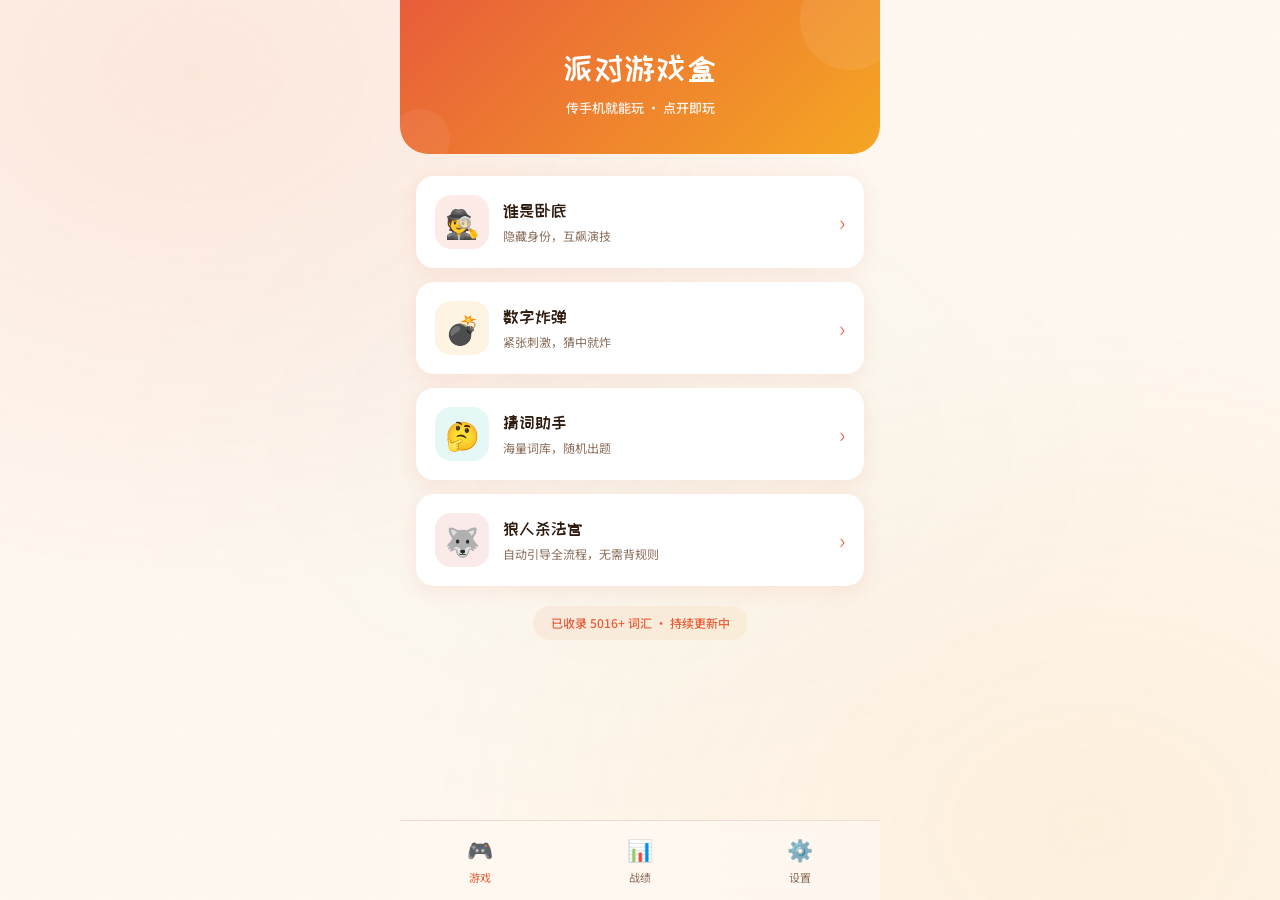
==== commit b31f43f1: "feat: 新增狼人杀法官端 - 自动引导全流程 - 完整的狼人杀法官工具，法官只需按引导操作，无需背规则 - 支持6-15人，3种板子（极简速推/新手基础/进阶含守卫） - 自动角色分配，法官可查看" ====
--- a/index.html
+++ b/index.html
@@ -44,6 +44,14 @@
           <div class="game-info">
             <h3>猜词助手</h3>
             <p>海量词库，随机出题</p>
+          </div>
+          <span class="arrow">›</span>
+        </div>
+        <div class="game-card" onclick="startWerewolf()">
+          <div class="game-emoji">🐺</div>
+          <div class="game-info">
+            <h3>狼人杀法官</h3>
+            <p>自动引导全流程，无需背规则</p>
           </div>
           <span class="arrow">›</span>
         </div>
@@ -435,6 +443,152 @@
       </div>
     </div>
 
+    <!-- 狼人杀法官 - 设置页 -->
+    <div id="page-werewolf-setup" class="page">
+      <div class="top-bar">
+        <span class="back-btn" onclick="navTo('home')">‹</span>
+        <span class="page-title">狼人杀法官</span>
+        <span style="width:24px"></span>
+      </div>
+      <div class="setup-content">
+        <div class="setup-section">
+          <h4>游玩人数</h4>
+          <div class="chip-group" id="ww-player-count">
+            <span class="chip" data-val="6">6人</span>
+            <span class="chip" data-val="7">7人</span>
+            <span class="chip" data-val="8">8人</span>
+            <span class="chip" data-val="9">9人</span>
+            <span class="chip" data-val="10">10人</span>
+            <span class="chip" data-val="11">11人</span>
+            <span class="chip active" data-val="12">12人</span>
+            <span class="chip" data-val="13">13人</span>
+            <span class="chip" data-val="14">14人</span>
+            <span class="chip" data-val="15">15人</span>
+          </div>
+        </div>
+        <div class="setup-section">
+          <h4>板子选择</h4>
+          <div id="ww-board-list"></div>
+        </div>
+        <div class="setup-section">
+          <h4>规则设置</h4>
+          <div class="ww-options">
+            <div class="ww-option-item" onclick="wwToggleOption('sheriff')">
+              <span>开启警长</span>
+              <label class="switch" onclick="event.stopPropagation()">
+                <input type="checkbox" id="ww-opt-sheriff" checked onchange="wwToggleOption('sheriff')">
+                <span class="slider"></span>
+              </label>
+            </div>
+            <div class="ww-option-item" onclick="wwToggleOption('selfSaveFirstNight')">
+              <span>首夜可自救</span>
+              <label class="switch" onclick="event.stopPropagation()">
+                <input type="checkbox" id="ww-opt-selfsave" onchange="wwToggleOption('selfSaveFirstNight')">
+                <span class="slider"></span>
+              </label>
+            </div>
+            <div class="ww-option-item" onclick="wwToggleOption('lastWords')">
+              <span>首夜遗言</span>
+              <label class="switch" onclick="event.stopPropagation()">
+                <input type="checkbox" id="ww-opt-lastwords" checked onchange="wwToggleOption('lastWords')">
+                <span class="slider"></span>
+              </label>
+            </div>
+            <div class="ww-option-item" onclick="wwToggleOption('selfKill')">
+              <span>允许自刀</span>
+              <label class="switch" onclick="event.stopPropagation()">
+                <input type="checkbox" id="ww-opt-selfkill" checked onchange="wwToggleOption('selfKill')">
+                <span class="slider"></span>
+              </label>
+            </div>
+          </div>
+        </div>
+        <div class="rule-tip">
+          <strong>法官操作：</strong>选择人数和板子后，APP自动分配角色。法官线下给玩家编号1~N，APP全程以编号指代玩家，按引导操作即可。
+        </div>
+        <button class="btn-primary btn-full" onclick="wwConfirmSetup()">确认生成角色</button>
+      </div>
+    </div>
+
+    <!-- 狼人杀法官 - 角色预览页 -->
+    <div id="page-werewolf-roles" class="page">
+      <div class="top-bar">
+        <span class="back-btn" onclick="navTo('werewolf-setup')">‹</span>
+        <span class="page-title">角色分配（仅法官可见）</span>
+        <span style="width:24px"></span>
+      </div>
+      <div class="ww-roles-content">
+        <div class="ww-roles-summary" id="ww-roles-summary"></div>
+        <div class="ww-roles-list" id="ww-roles-list"></div>
+        <div class="rule-tip">
+          <strong>注意：</strong>请确保周围无其他玩家时查看。记下每个编号对应的身份，线下发放身份牌。
+        </div>
+        <button class="btn-primary btn-full" onclick="wwStartGame()">确认发牌，开始游戏</button>
+      </div>
+    </div>
+
+    <!-- 狼人杀法官 - 游戏主流程页 -->
+    <div id="page-werewolf-game" class="page">
+      <div class="top-bar">
+        <span class="back-btn" onclick="wwEndGame()">‹</span>
+        <span class="page-title" id="ww-phase-title">黑夜阶段</span>
+        <span class="ww-rules-btn" onclick="wwShowRules()">📖</span>
+      </div>
+      <div class="ww-game-content">
+        <div class="ww-phase-indicator">
+          第 <span id="ww-round">1</span> 局 · <span id="ww-step-name">发牌阶段</span>
+        </div>
+        <div class="ww-guide-card">
+          <div class="ww-guide-icon" id="ww-guide-icon">🎴</div>
+          <div class="ww-guide-title" id="ww-guide-title">发牌阶段</div>
+          <div class="ww-guide-text" id="ww-guide-text">引导文案</div>
+        </div>
+        <div class="ww-action-area" id="ww-action-area"></div>
+        <div class="ww-player-panel" id="ww-player-panel"></div>
+        <div class="ww-bottom-actions">
+          <button class="btn-outline ww-btn-undo" id="ww-undo-btn" onclick="wwUndo()">撤销</button>
+          <button class="btn-primary ww-btn-next" id="ww-next-btn" onclick="wwNext()">下一步</button>
+        </div>
+        <button class="btn-danger btn-full btn-end" onclick="wwEndGame()">结束游戏</button>
+      </div>
+    </div>
+
+    <!-- 狼人杀法官 - 结束页 -->
+    <div id="page-werewolf-end" class="page">
+      <div class="top-bar">
+        <span class="back-btn" onclick="navTo('home')">‹</span>
+        <span class="page-title">游戏结束</span>
+        <span style="width:24px"></span>
+      </div>
+      <div class="ww-end-content">
+        <div class="ww-end-winner" id="ww-end-winner">好人胜利</div>
+        <div class="ww-end-reason" id="ww-end-reason">所有狼人出局</div>
+        <div class="ww-end-section">
+          <h4>角色身份</h4>
+          <div class="ww-end-roles" id="ww-end-roles"></div>
+        </div>
+        <div class="ww-end-section">
+          <h4>对局记录</h4>
+          <div class="ww-end-log" id="ww-end-log"></div>
+        </div>
+        <div class="result-actions">
+          <button class="btn-outline" onclick="navTo('home')">返回大厅</button>
+          <button class="btn-primary" onclick="wwRestart()">再来一局</button>
+        </div>
+      </div>
+    </div>
+
+    <!-- 狼人杀规则弹窗 -->
+    <div id="ww-rules-modal" class="modal-overlay" style="display:none">
+      <div class="modal-card ww-rules-modal-card">
+        <h3 class="modal-title">角色规则</h3>
+        <div class="ww-rules-content" id="ww-rules-content"></div>
+        <div class="modal-actions">
+          <button class="btn-primary" onclick="wwCloseRules()">知道了</button>
+        </div>
+      </div>
+    </div>
+
     <!-- 战绩页 -->
     <div id="page-stats" class="page">
       <div class="stats-header">
@@ -463,6 +617,7 @@
         <span class="filter-chip" data-filter="undercover">谁是卧底</span>
         <span class="filter-chip" data-filter="bomb">数字炸弹</span>
         <span class="filter-chip" data-filter="wordguess">猜词助手</span>
+        <span class="filter-chip" data-filter="werewolf">狼人杀</span>
       </div>
       <div class="stats-list" id="stats-list">
         <div class="empty-state">
@@ -521,7 +676,7 @@
         </div>
       </div>
       <div class="app-info">
-        <p>派对游戏盒 v1.0</p>
+        <p>派对游戏盒 v2.0</p>
         <p class="app-info-sub">传手机就能玩 · 点开即玩</p>
       </div>
     </div>
@@ -586,6 +741,8 @@
   <script src="js/wordbank.js"></script>
   <script src="js/wordbank-manager.js"></script>
   <script src="js/single-mode.js"></script>
+  <script src="js/werewolf-data.js"></script>
+  <script src="js/werewolf-game.js"></script>
   <script src="js/app.js"></script>
 </body>
 </html>
--- a/css/style.css
+++ b/css/style.css
@@ -241,6 +241,7 @@
 .game-card:nth-child(1) { animation-delay: 0.08s; }
 .game-card:nth-child(2) { animation-delay: 0.16s; }
 .game-card:nth-child(3) { animation-delay: 0.24s; }
+.game-card:nth-child(4) { animation-delay: 0.32s; }
 
 @keyframes cardIn {
   from { opacity: 0; transform: translateY(24px) scale(0.95); }
@@ -269,6 +270,7 @@
 .game-card:nth-child(1) .game-emoji { background: rgba(232, 93, 58, 0.12); }
 .game-card:nth-child(2) .game-emoji { background: rgba(245, 166, 35, 0.12); }
 .game-card:nth-child(3) .game-emoji { background: rgba(46, 196, 182, 0.12); }
+.game-card:nth-child(4) .game-emoji { background: rgba(214, 48, 49, 0.10); }
 
 .game-emoji {
   width: 54px;
@@ -2139,3 +2141,804 @@
 .setting-item.clickable:active {
   background: var(--bg2);
 }
+
+/* ==================== 狼人杀法官 ==================== */
+
+/* 规则按钮 */
+.ww-rules-btn {
+  font-size: 18px;
+  cursor: pointer;
+  width: 28px;
+  text-align: center;
+}
+
+/* 设置页 - 板子选择 */
+.ww-board-card {
+  background: var(--white);
+  border: 2px solid var(--rule);
+  border-radius: 14px;
+  padding: 14px 16px;
+  margin-bottom: 10px;
+  cursor: pointer;
+  transition: all 0.25s var(--ease-spring);
+}
+
+.ww-board-card:active {
+  transform: scale(0.97);
+}
+
+.ww-board-card.active {
+  border-color: var(--accent);
+  background: rgba(232, 93, 58, 0.05);
+  box-shadow: 0 2px 8px rgba(232, 93, 58, 0.10);
+}
+
+.ww-board-name {
+  font-family: 'ZCOOL KuaiLe', sans-serif;
+  font-size: 16px;
+  color: var(--ink);
+  margin-bottom: 2px;
+}
+
+.ww-board-desc {
+  font-size: 12px;
+  color: var(--muted);
+  margin-bottom: 6px;
+}
+
+.ww-board-roles {
+  font-size: 12px;
+  color: var(--accent);
+  font-weight: 500;
+}
+
+/* 规则开关 */
+.ww-options {
+  display: flex;
+  flex-direction: column;
+  gap: 10px;
+}
+
+.ww-option-item {
+  display: flex;
+  align-items: center;
+  justify-content: space-between;
+  padding: 12px 16px;
+  background: var(--white);
+  border-radius: 14px;
+  cursor: pointer;
+  transition: background 0.2s;
+  font-size: 14px;
+  color: var(--ink);
+  font-weight: 500;
+}
+
+.ww-option-item:active {
+  background: var(--bg2);
+}
+
+/* 角色预览页 */
+.ww-roles-content {
+  padding: 20px 16px;
+}
+
+.ww-roles-summary {
+  text-align: center;
+  margin-bottom: 16px;
+}
+
+.ww-roles-summary span {
+  display: inline-block;
+  padding: 6px 16px;
+  background: var(--gradient-soft);
+  border-radius: 18px;
+  font-size: 13px;
+  color: var(--accent);
+  font-weight: 500;
+}
+
+.ww-roles-list {
+  display: flex;
+  flex-direction: column;
+  gap: 10px;
+  margin-bottom: 20px;
+}
+
+.ww-role-card {
+  display: flex;
+  align-items: center;
+  gap: 14px;
+  padding: 14px 16px;
+  background: var(--white);
+  border-radius: 14px;
+  box-shadow: var(--shadow-sm);
+  animation: cardIn 0.4s var(--ease-spring) backwards;
+}
+
+.ww-role-card.wolf {
+  border-left: 4px solid var(--danger);
+}
+
+.ww-role-card.good {
+  border-left: 4px solid var(--accent3);
+}
+
+.ww-role-num {
+  font-family: 'Fredoka', sans-serif;
+  font-size: 20px;
+  font-weight: 600;
+  color: var(--accent);
+  width: 32px;
+  text-align: center;
+}
+
+.ww-role-icon {
+  font-size: 28px;
+}
+
+.ww-role-info {
+  flex: 1;
+}
+
+.ww-role-name {
+  font-family: 'ZCOOL KuaiLe', sans-serif;
+  font-size: 16px;
+  color: var(--ink);
+}
+
+.ww-role-team {
+  font-size: 12px;
+  color: var(--muted);
+}
+
+/* 游戏主流程页 */
+.ww-game-content {
+  padding: 16px;
+  display: flex;
+  flex-direction: column;
+  flex: 1;
+}
+
+.ww-phase-indicator {
+  text-align: center;
+  padding: 8px 16px;
+  background: var(--gradient-soft);
+  border-radius: 16px;
+  font-size: 13px;
+  color: var(--accent);
+  font-weight: 600;
+  margin-bottom: 14px;
+}
+
+.ww-phase-indicator span {
+  font-family: 'Fredoka', sans-serif;
+}
+
+/* 引导卡片 */
+.ww-guide-card {
+  background: var(--gradient);
+  color: var(--white);
+  border-radius: 20px;
+  padding: 24px 20px;
+  text-align: center;
+  margin-bottom: 16px;
+  box-shadow: 0 8px 24px rgba(232, 93, 58, 0.18);
+  position: relative;
+  overflow: hidden;
+  animation: cardIn 0.4s var(--ease-spring);
+}
+
+.ww-guide-card::before {
+  content: '';
+  position: absolute;
+  top: -20px;
+  right: -20px;
+  width: 70px;
+  height: 70px;
+  background: rgba(255, 255, 255, 0.08);
+  border-radius: 50%;
+}
+
+.ww-guide-icon {
+  font-size: 36px;
+  margin-bottom: 8px;
+  position: relative;
+  z-index: 1;
+}
+
+.ww-guide-title {
+  font-family: 'ZCOOL KuaiLe', sans-serif;
+  font-size: 18px;
+  margin-bottom: 8px;
+  position: relative;
+  z-index: 1;
+}
+
+.ww-guide-text {
+  font-size: 13px;
+  line-height: 1.7;
+  opacity: 0.95;
+  position: relative;
+  z-index: 1;
+}
+
+/* 操作区 */
+.ww-action-area {
+  margin-bottom: 16px;
+}
+
+.ww-select-label {
+  font-size: 13px;
+  color: var(--muted);
+  margin-bottom: 10px;
+  font-weight: 500;
+}
+
+/* 玩家选择网格 */
+.ww-player-grid {
+  display: grid;
+  grid-template-columns: repeat(5, 1fr);
+  gap: 8px;
+  margin-bottom: 12px;
+}
+
+.ww-player-cell {
+  aspect-ratio: 1;
+  background: var(--white);
+  border: 2px solid var(--rule);
+  border-radius: 12px;
+  display: flex;
+  flex-direction: column;
+  align-items: center;
+  justify-content: center;
+  cursor: pointer;
+  transition: all 0.2s var(--ease-spring);
+  position: relative;
+  font-family: 'Fredoka', sans-serif;
+  font-size: 18px;
+  font-weight: 600;
+  color: var(--ink);
+}
+
+.ww-player-cell:active {
+  transform: scale(0.92);
+}
+
+.ww-player-cell.selected {
+  background: var(--gradient);
+  border-color: var(--accent);
+  color: var(--white);
+  box-shadow: 0 4px 12px rgba(232, 93, 58, 0.25);
+}
+
+.ww-player-cell.selected.poison {
+  background: linear-gradient(135deg, #6c5ce7, #a29bfe);
+  border-color: #6c5ce7;
+}
+
+.ww-player-cell.disabled {
+  background: var(--bg3);
+  opacity: 0.4;
+  pointer-events: none;
+}
+
+.ww-player-cell.candidate {
+  background: rgba(46, 196, 182, 0.1);
+  border-color: var(--accent3);
+}
+
+.ww-cell-num {
+  font-size: 16px;
+}
+
+.ww-cell-role {
+  font-size: 14px;
+}
+
+.ww-cell-votes {
+  font-size: 11px;
+  color: var(--accent);
+  font-weight: 600;
+  margin-top: 2px;
+}
+
+.ww-player-cell.selected .ww-cell-votes {
+  color: var(--white);
+}
+
+.ww-cell-tag {
+  font-size: 9px;
+  color: var(--accent3);
+  font-weight: 600;
+  margin-top: 1px;
+}
+
+.ww-cell-disabled-text {
+  font-size: 8px;
+  color: var(--muted);
+}
+
+.ww-selected-info {
+  text-align: center;
+  font-size: 13px;
+  color: var(--accent);
+  font-weight: 600;
+  padding: 8px;
+  background: rgba(232, 93, 58, 0.06);
+  border-radius: 10px;
+}
+
+/* 女巫操作 */
+.ww-witch-info {
+  text-align: center;
+  padding: 12px;
+  border-radius: 12px;
+  font-size: 14px;
+  font-weight: 600;
+  margin-bottom: 12px;
+}
+
+.ww-witch-info.danger {
+  background: rgba(214, 48, 49, 0.08);
+  color: var(--danger);
+}
+
+.ww-witch-info.safe {
+  background: rgba(46, 196, 182, 0.08);
+  color: var(--accent3);
+}
+
+.ww-witch-btn {
+  width: 100%;
+  margin-bottom: 10px;
+}
+
+.ww-witch-btn.active {
+  background: var(--accent3);
+  border-color: var(--accent3);
+  color: var(--white);
+}
+
+.ww-witch-hint {
+  text-align: center;
+  font-size: 12px;
+  color: var(--muted);
+  padding: 8px;
+  background: var(--bg2);
+  border-radius: 10px;
+  margin-bottom: 10px;
+}
+
+/* 预言家查验结果 */
+.ww-seer-result {
+  display: flex;
+  flex-direction: column;
+  align-items: center;
+  padding: 20px;
+  border-radius: 16px;
+  margin-bottom: 12px;
+  animation: cardIn 0.4s var(--ease-spring);
+}
+
+.ww-seer-result.wolf {
+  background: rgba(214, 48, 49, 0.08);
+  border: 2px solid rgba(214, 48, 49, 0.3);
+}
+
+.ww-seer-result.good {
+  background: rgba(46, 196, 182, 0.08);
+  border: 2px solid rgba(46, 196, 182, 0.3);
+}
+
+.ww-seer-result-num {
+  font-family: 'Fredoka', sans-serif;
+  font-size: 24px;
+  font-weight: 700;
+  margin-bottom: 6px;
+}
+
+.ww-seer-result.wolf .ww-seer-result-num {
+  color: var(--danger);
+}
+
+.ww-seer-result.good .ww-seer-result-num {
+  color: var(--accent3);
+}
+
+.ww-seer-result-icon {
+  font-size: 32px;
+  margin-bottom: 4px;
+}
+
+.ww-seer-result-text {
+  font-family: 'ZCOOL KuaiLe', sans-serif;
+  font-size: 18px;
+}
+
+.ww-recheck-btn {
+  width: 100%;
+}
+
+/* 天亮结果 */
+.ww-dawn-safe {
+  text-align: center;
+  padding: 20px;
+  background: rgba(46, 196, 182, 0.08);
+  border-radius: 14px;
+  font-size: 16px;
+  color: var(--accent3);
+  font-weight: 600;
+}
+
+.ww-dawn-deaths {
+  display: flex;
+  flex-direction: column;
+  gap: 8px;
+  margin-bottom: 12px;
+}
+
+.ww-death-item {
+  display: flex;
+  align-items: center;
+  justify-content: space-between;
+  padding: 10px 14px;
+  background: rgba(214, 48, 49, 0.06);
+  border-radius: 10px;
+  font-size: 14px;
+}
+
+.ww-death-num {
+  font-family: 'Fredoka', sans-serif;
+  font-weight: 600;
+  color: var(--danger);
+  font-size: 16px;
+}
+
+.ww-death-cause {
+  font-size: 12px;
+  color: var(--muted);
+}
+
+.ww-death-role {
+  font-size: 13px;
+  color: var(--ink);
+}
+
+.ww-dawn-hint {
+  text-align: center;
+  font-size: 12px;
+  color: var(--muted);
+  padding: 8px;
+  background: var(--bg2);
+  border-radius: 10px;
+}
+
+/* 警长竞选 */
+.ww-campaign-done {
+  text-align: center;
+  padding: 20px;
+}
+
+.ww-sheriff-badge {
+  display: inline-block;
+  padding: 12px 24px;
+  background: linear-gradient(135deg, #f0a500, #ffd700);
+  color: var(--white);
+  border-radius: 20px;
+  font-size: 16px;
+  font-weight: 600;
+  box-shadow: 0 4px 12px rgba(240, 165, 0, 0.3);
+}
+
+.ww-vote-count {
+  text-align: center;
+  font-size: 13px;
+  color: var(--muted);
+  margin: 8px 0;
+}
+
+.ww-undo-vote {
+  width: 100%;
+  margin-bottom: 8px;
+}
+
+.ww-confirm-sheriff {
+  width: 100%;
+  margin-top: 8px;
+}
+
+.ww-pk-notice {
+  text-align: center;
+  padding: 10px;
+  background: rgba(214, 48, 49, 0.08);
+  color: var(--danger);
+  border-radius: 10px;
+  font-size: 13px;
+  font-weight: 600;
+  margin: 8px 0;
+}
+
+.ww-explode-btn {
+  width: 100%;
+  margin-top: 8px;
+}
+
+/* 投票结果 */
+.ww-vote-result-list {
+  display: flex;
+  flex-direction: column;
+  gap: 6px;
+  margin-bottom: 12px;
+}
+
+.ww-vote-result-item {
+  display: flex;
+  justify-content: space-between;
+  padding: 10px 14px;
+  background: var(--white);
+  border-radius: 10px;
+  font-size: 14px;
+  box-shadow: var(--shadow-sm);
+}
+
+.ww-vote-result-item.max {
+  background: rgba(214, 48, 49, 0.06);
+  font-weight: 600;
+  color: var(--danger);
+}
+
+.ww-vote-result-item.pk {
+  background: rgba(245, 166, 35, 0.08);
+}
+
+.ww-vote-out {
+  text-align: center;
+  padding: 12px;
+  background: rgba(214, 48, 49, 0.08);
+  border-radius: 12px;
+  font-size: 15px;
+  font-weight: 600;
+  color: var(--danger);
+  margin-bottom: 10px;
+}
+
+.ww-skill-trigger {
+  text-align: center;
+  padding: 10px;
+  background: rgba(245, 166, 35, 0.1);
+  border-radius: 10px;
+  font-size: 14px;
+  font-weight: 600;
+  color: var(--accent2);
+  margin-bottom: 10px;
+}
+
+.ww-skill-none {
+  text-align: center;
+  font-size: 13px;
+  color: var(--muted);
+  padding: 8px;
+}
+
+.ww-btn-full {
+  width: 100%;
+  margin-bottom: 8px;
+}
+
+/* 玩家状态面板 */
+.ww-player-panel {
+  background: var(--white);
+  border-radius: 14px;
+  padding: 12px;
+  margin-bottom: 14px;
+  box-shadow: var(--shadow-sm);
+}
+
+.ww-panel-title {
+  font-size: 12px;
+  color: var(--muted);
+  font-weight: 600;
+  margin-bottom: 8px;
+}
+
+.ww-panel-grid {
+  display: grid;
+  grid-template-columns: repeat(4, 1fr);
+  gap: 6px;
+  margin-bottom: 8px;
+}
+
+.ww-panel-cell {
+  display: flex;
+  flex-direction: column;
+  align-items: center;
+  padding: 6px 4px;
+  border-radius: 8px;
+  font-size: 11px;
+  position: relative;
+  transition: all 0.2s;
+}
+
+.ww-panel-cell.good {
+  background: rgba(46, 196, 182, 0.06);
+}
+
+.ww-panel-cell.wolf {
+  background: rgba(214, 48, 49, 0.06);
+}
+
+.ww-panel-cell.dead {
+  opacity: 0.35;
+  text-decoration: line-through;
+}
+
+.ww-panel-cell.sheriff {
+  box-shadow: 0 0 0 2px var(--accent2);
+}
+
+.ww-panel-num {
+  font-family: 'Fredoka', sans-serif;
+  font-size: 14px;
+  font-weight: 600;
+  color: var(--ink);
+}
+
+.ww-panel-icon {
+  font-size: 16px;
+  margin: 2px 0;
+}
+
+.ww-panel-role {
+  font-size: 9px;
+  color: var(--muted);
+}
+
+.ww-panel-badge {
+  position: absolute;
+  top: -2px;
+  right: -2px;
+  font-size: 12px;
+}
+
+.ww-panel-dead {
+  position: absolute;
+  top: -2px;
+  right: -2px;
+  font-size: 12px;
+}
+
+.ww-panel-revealed {
+  font-size: 8px;
+  color: var(--accent2);
+}
+
+.ww-panel-stats {
+  display: flex;
+  justify-content: space-around;
+  padding-top: 8px;
+  border-top: 1px solid var(--rule);
+  font-size: 12px;
+  color: var(--muted);
+  font-weight: 500;
+}
+
+/* 底部操作按钮 */
+.ww-bottom-actions {
+  display: flex;
+  gap: 10px;
+  margin-bottom: 10px;
+}
+
+.ww-bottom-actions button {
+  flex: 1;
+}
+
+/* 结束页 */
+.ww-end-content {
+  padding: 20px 16px;
+}
+
+.ww-end-winner {
+  text-align: center;
+  font-family: 'ZCOOL KuaiLe', sans-serif;
+  font-size: 28px;
+  margin-bottom: 8px;
+  padding: 16px;
+  border-radius: 16px;
+}
+
+.ww-end-winner.good {
+  background: rgba(46, 196, 182, 0.1);
+  color: var(--accent3);
+}
+
+.ww-end-winner.wolf {
+  background: rgba(214, 48, 49, 0.1);
+  color: var(--danger);
+}
+
+.ww-end-reason {
+  text-align: center;
+  font-size: 14px;
+  color: var(--muted);
+  margin-bottom: 24px;
+}
+
+.ww-end-section {
+  margin-bottom: 20px;
+}
+
+.ww-end-section h4 {
+  font-size: 14px;
+  color: var(--muted);
+  margin-bottom: 10px;
+  font-weight: 500;
+}
+
+.ww-end-roles {
+  display: grid;
+  grid-template-columns: repeat(2, 1fr);
+  gap: 6px;
+}
+
+.ww-end-role {
+  display: flex;
+  justify-content: space-between;
+  padding: 8px 12px;
+  background: var(--white);
+  border-radius: 10px;
+  font-size: 12px;
+  box-shadow: var(--shadow-sm);
+}
+
+.ww-end-role.dead {
+  opacity: 0.5;
+  text-decoration: line-through;
+}
+
+.ww-end-log {
+  max-height: 300px;
+  overflow-y: auto;
+  background: var(--white);
+  border-radius: 12px;
+  padding: 12px;
+  box-shadow: var(--shadow-sm);
+}
+
+.ww-log-item {
+  font-size: 12px;
+  color: var(--ink);
+  line-height: 1.8;
+  padding: 4px 0;
+  border-bottom: 1px solid var(--bg2);
+}
+
+.ww-log-item:last-child {
+  border-bottom: none;
+}
+
+/* 规则弹窗 */
+.ww-rules-modal-card {
+  max-width: 350px;
+  max-height: 80vh;
+  overflow-y: auto;
+}
+
+.ww-rules-content {
+  text-align: left;
+  margin-bottom: 16px;
+}
+
+.ww-rule-item {
+  font-size: 13px;
+  color: var(--ink);
+  line-height: 1.7;
+  margin-bottom: 10px;
+  padding: 8px 10px;
+  background: var(--bg2);
+  border-radius: 8px;
+}
+
+.ww-rule-item strong {
+  color: var(--accent);
+}
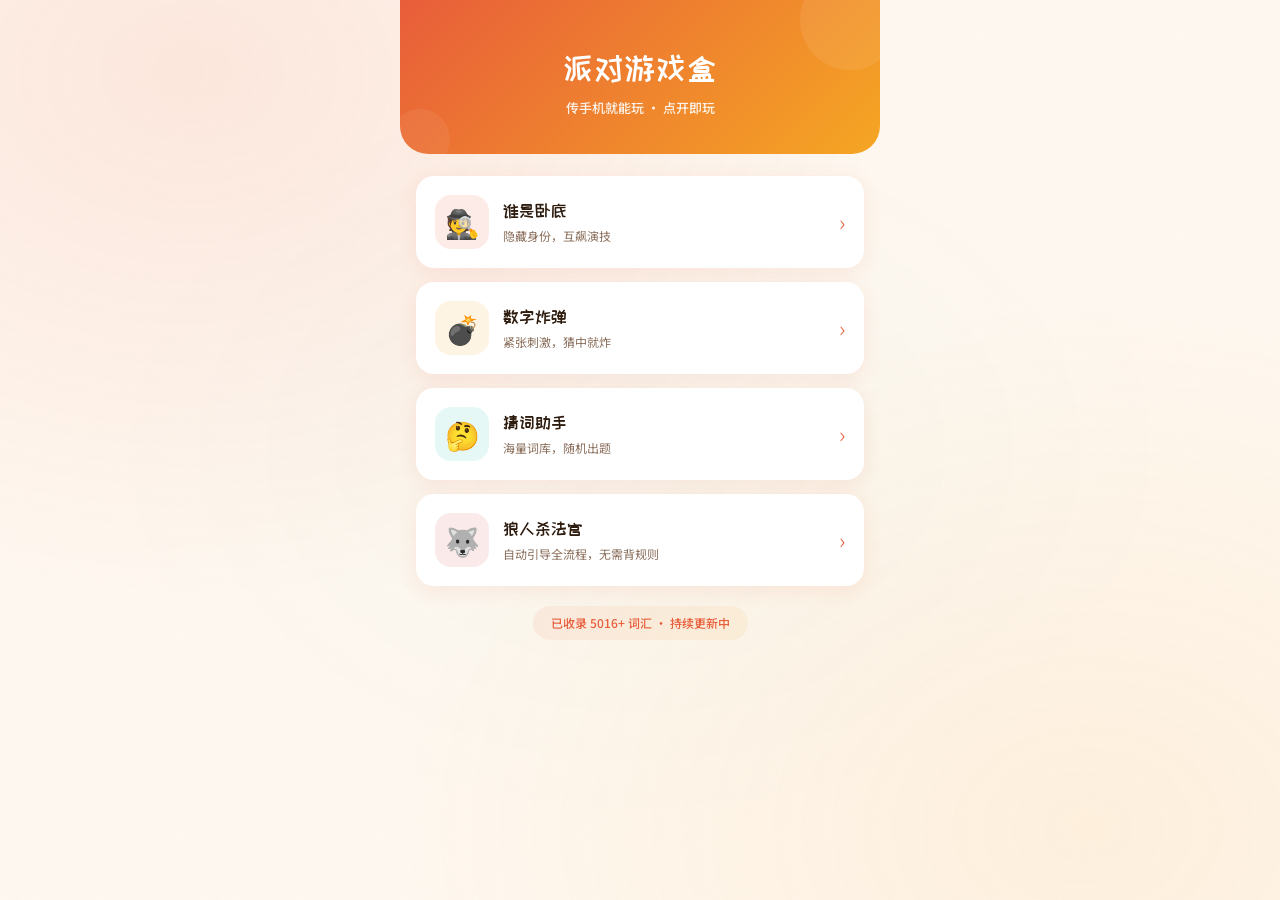
==== commit 0dbe888e: "fix: 狼人杀法官端手机端适配优化 - 操作按钮(撤销/下一步/结束)改为固定底部，无需滚动即可触达 - 游戏页隐藏底部导航栏，释放全屏空间 - 玩家状态面板支持折叠/展开，节省屏幕空间 - 小屏幕" ====
--- a/index.html
+++ b/index.html
@@ -510,25 +510,26 @@
       </div>
     </div>
 
-    <!-- 狼人杀法官 - 角色预览页 -->
+    <!-- 狼人杀法官 - 角色分配页（逐个查看） -->
     <div id="page-werewolf-roles" class="page">
       <div class="top-bar">
         <span class="back-btn" onclick="navTo('werewolf-setup')">‹</span>
-        <span class="page-title">角色分配（仅法官可见）</span>
+        <span class="page-title">角色分配</span>
         <span style="width:24px"></span>
       </div>
       <div class="ww-roles-content">
         <div class="ww-roles-summary" id="ww-roles-summary"></div>
-        <div class="ww-roles-list" id="ww-roles-list"></div>
-        <div class="rule-tip">
-          <strong>注意：</strong>请确保周围无其他玩家时查看。记下每个编号对应的身份，线下发放身份牌。
-        </div>
-        <button class="btn-primary btn-full" onclick="wwStartGame()">确认发牌，开始游戏</button>
+        <div class="ww-deal-area" id="ww-deal-area"></div>
+        <div class="ww-roles-list" id="ww-roles-list" style="display:none"></div>
+        <div class="rule-tip" id="ww-roles-tip">
+          <strong>发牌流程：</strong>依次将手机交给对应编号玩家，点击卡片查看自己身份，看完后点击"下一位"。
+        </div>
+        <button class="btn-primary btn-full" id="ww-roles-btn" onclick="wwStartGame()">确认发牌，开始游戏</button>
       </div>
     </div>
 
     <!-- 狼人杀法官 - 游戏主流程页 -->
-    <div id="page-werewolf-game" class="page">
+    <div id="page-werewolf-game" class="page ww-game-page">
       <div class="top-bar">
         <span class="back-btn" onclick="wwEndGame()">‹</span>
         <span class="page-title" id="ww-phase-title">黑夜阶段</span>
@@ -545,6 +546,8 @@
         </div>
         <div class="ww-action-area" id="ww-action-area"></div>
         <div class="ww-player-panel" id="ww-player-panel"></div>
+      </div>
+      <div class="ww-sticky-bottom">
         <div class="ww-bottom-actions">
           <button class="btn-outline ww-btn-undo" id="ww-undo-btn" onclick="wwUndo()">撤销</button>
           <button class="btn-primary ww-btn-next" id="ww-next-btn" onclick="wwNext()">下一步</button>
--- a/css/style.css
+++ b/css/style.css
@@ -2222,6 +2222,118 @@
   padding: 20px 16px;
 }
 
+.ww-deal-area {
+  display: flex;
+  flex-direction: column;
+  align-items: center;
+  margin-bottom: 20px;
+}
+
+.ww-deal-progress {
+  text-align: center;
+  font-size: 13px;
+  color: var(--muted);
+  margin-bottom: 16px;
+  font-weight: 500;
+}
+
+.ww-deal-card {
+  width: 100%;
+  max-width: 280px;
+  background: var(--white);
+  border: 2px solid var(--rule);
+  border-radius: 22px;
+  padding: 40px 24px;
+  text-align: center;
+  cursor: pointer;
+  transition: all 0.35s var(--ease-spring);
+  box-shadow: var(--shadow-md);
+  position: relative;
+  overflow: hidden;
+  min-height: 200px;
+  display: flex;
+  flex-direction: column;
+  justify-content: center;
+  margin-bottom: 16px;
+}
+
+.ww-deal-card:active {
+  transform: scale(0.97);
+}
+
+.ww-deal-card.revealed {
+  border-color: var(--accent);
+  background: var(--gradient);
+  color: var(--white);
+  box-shadow: 0 8px 28px rgba(232, 93, 58, 0.25);
+}
+
+.ww-deal-card.revealed.wolf {
+  background: linear-gradient(135deg, #d63031, #e17055);
+  border-color: var(--danger);
+  box-shadow: 0 8px 28px rgba(214, 48, 49, 0.25);
+}
+
+.ww-deal-card.revealed.good {
+  background: linear-gradient(135deg, #00b894, #55a3ff);
+  border-color: var(--accent3);
+  box-shadow: 0 8px 28px rgba(46, 196, 182, 0.25);
+}
+
+.ww-deal-num {
+  font-family: 'Fredoka', sans-serif;
+  font-size: 22px;
+  font-weight: 700;
+  margin-bottom: 12px;
+}
+
+.ww-deal-cover {
+  font-family: 'Fredoka', sans-serif;
+  font-size: 72px;
+  font-weight: 700;
+  color: var(--accent);
+  margin: 8px 0;
+}
+
+.ww-deal-card.revealed .ww-deal-cover {
+  display: none;
+}
+
+.ww-deal-icon {
+  font-size: 48px;
+  margin-bottom: 8px;
+}
+
+.ww-deal-name {
+  font-family: 'ZCOOL KuaiLe', sans-serif;
+  font-size: 24px;
+  margin-bottom: 4px;
+}
+
+.ww-deal-team {
+  font-size: 13px;
+  opacity: 0.85;
+  margin-bottom: 8px;
+}
+
+.ww-deal-hint {
+  font-size: 12px;
+  opacity: 0.7;
+  margin-top: 8px;
+}
+
+.ww-deal-card.revealed .ww-deal-hint {
+  opacity: 0.8;
+}
+
+.ww-deal-next-btn {
+  margin-bottom: 8px;
+}
+
+.ww-deal-prev-btn {
+  width: 100%;
+}
+
 .ww-roles-summary {
   text-align: center;
   margin-bottom: 16px;
@@ -2292,11 +2404,36 @@
 }
 
 /* 游戏主流程页 */
+.ww-game-page {
+  padding-bottom: 0;
+}
+
+.ww-game-page ~ .bottom-nav,
+#page-werewolf-game.active ~ .bottom-nav {
+  display: none;
+}
+
 .ww-game-content {
   padding: 16px;
+  padding-bottom: 140px;
   display: flex;
   flex-direction: column;
   flex: 1;
+}
+
+.ww-sticky-bottom {
+  position: fixed;
+  bottom: 0;
+  left: 50%;
+  transform: translateX(-50%);
+  width: 100%;
+  max-width: 480px;
+  padding: 10px 16px calc(10px + env(safe-area-inset-bottom));
+  background: rgba(255, 248, 240, 0.97);
+  backdrop-filter: blur(12px);
+  -webkit-backdrop-filter: blur(12px);
+  border-top: 1px solid var(--rule);
+  z-index: 50;
 }
 
 .ww-phase-indicator {
@@ -2382,6 +2519,12 @@
   margin-bottom: 12px;
 }
 
+@media (max-width: 380px) {
+  .ww-player-grid {
+    grid-template-columns: repeat(4, 1fr);
+  }
+}
+
 .ww-player-cell {
   aspect-ratio: 1;
   background: var(--white);
@@ -2739,6 +2882,26 @@
   color: var(--muted);
   font-weight: 600;
   margin-bottom: 8px;
+  display: flex;
+  align-items: center;
+  justify-content: space-between;
+  cursor: pointer;
+  user-select: none;
+}
+
+.ww-panel-toggle {
+  font-size: 14px;
+  color: var(--accent);
+  font-weight: 600;
+}
+
+.ww-panel-body {
+  overflow: hidden;
+  transition: max-height 0.3s ease;
+}
+
+.ww-player-panel.collapsed .ww-panel-body {
+  max-height: 0;
 }
 
 .ww-panel-grid {
@@ -2826,11 +2989,19 @@
 .ww-bottom-actions {
   display: flex;
   gap: 10px;
-  margin-bottom: 10px;
+  margin-bottom: 8px;
 }
 
 .ww-bottom-actions button {
   flex: 1;
+  padding: 14px;
+  font-size: 15px;
+}
+
+.ww-sticky-bottom .btn-end {
+  padding: 10px;
+  font-size: 13px;
+  border-radius: 20px;
 }
 
 /* 结束页 */
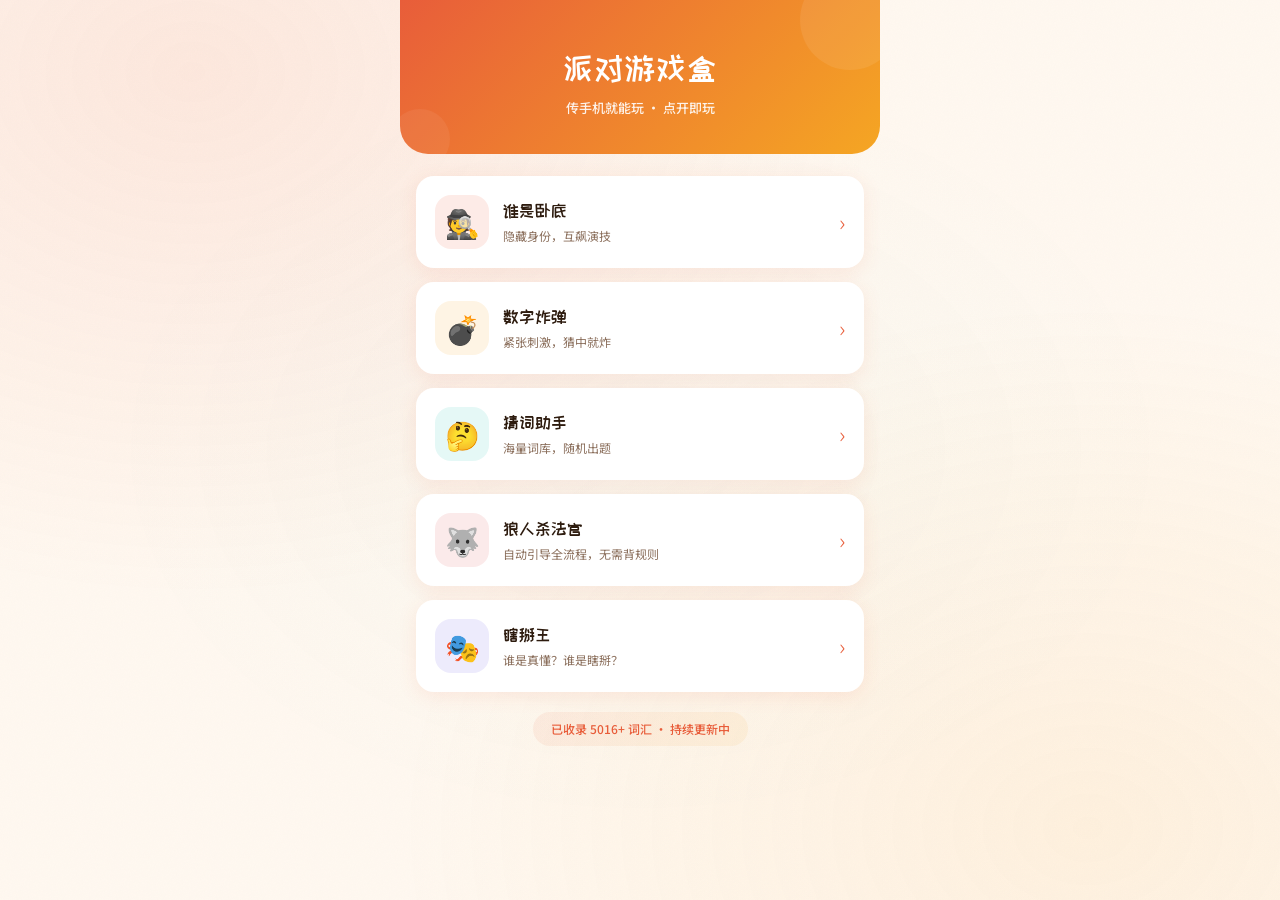
==== commit e5bba006: "feat: 新增瞎掰王游戏 - 主持人端 - 三种角色：大聪明（投票找老实人）、老实人（知道真实含义）、瞎掰人（瞎掰含义） - 70条词库，5大分类（成语典故/历史文化/自然百科/生活百科/方言俗语）" ====
--- a/index.html
+++ b/index.html
@@ -52,6 +52,14 @@
           <div class="game-info">
             <h3>狼人杀法官</h3>
             <p>自动引导全流程，无需背规则</p>
+          </div>
+          <span class="arrow">›</span>
+        </div>
+        <div class="game-card" onclick="startBluffer()">
+          <div class="game-emoji">🎭</div>
+          <div class="game-info">
+            <h3>瞎掰王</h3>
+            <p>谁是真懂？谁是瞎掰？</p>
           </div>
           <span class="arrow">›</span>
         </div>
@@ -556,6 +564,133 @@
       </div>
     </div>
 
+    <!-- 瞎掰王 - 设置页 -->
+    <div id="page-bk-setup" class="page">
+      <div class="top-bar">
+        <span class="back-btn" onclick="navTo('home')">‹</span>
+        <span class="page-title">瞎掰王</span>
+        <span style="width:24px"></span>
+      </div>
+      <div class="setup-content">
+        <div class="setup-section">
+          <h4>游玩人数</h4>
+          <div class="chip-group" id="bk-player-count">
+            <span class="chip" data-val="3">3人</span>
+            <span class="chip" data-val="4">4人</span>
+            <span class="chip active" data-val="5">5人</span>
+            <span class="chip" data-val="6">6人</span>
+            <span class="chip" data-val="7">7人</span>
+            <span class="chip" data-val="8">8人</span>
+          </div>
+        </div>
+        <div class="setup-section">
+          <h4>词汇分类</h4>
+          <div class="chip-group" id="bk-category">
+            <span class="chip active" data-val="all" onclick="bkToggleCategory('all')">全部</span>
+            <span class="chip" data-val="idiom" onclick="bkToggleCategory('idiom')">成语典故</span>
+            <span class="chip" data-val="history" onclick="bkToggleCategory('history')">历史文化</span>
+            <span class="chip" data-val="nature" onclick="bkToggleCategory('nature')">自然百科</span>
+            <span class="chip" data-val="life" onclick="bkToggleCategory('life')">生活百科</span>
+            <span class="chip" data-val="dialect" onclick="bkToggleCategory('dialect')">方言俗语</span>
+          </div>
+        </div>
+        <div class="rule-tip">
+          <strong>角色分配：</strong>1位大聪明（投票找老实人）+ 1位老实人（知道真实含义）+ 其余瞎掰人（不知道含义，靠瞎掰）。大聪明找对老实人则获胜，找错则瞎掰阵营获胜。
+        </div>
+        <button class="btn-primary btn-full" onclick="bkConfirmSetup()">确认生成角色</button>
+      </div>
+    </div>
+
+    <!-- 瞎掰王 - 角色分配页 -->
+    <div id="page-bk-roles" class="page">
+      <div class="top-bar">
+        <span class="back-btn" onclick="navTo('bk-setup')">‹</span>
+        <span class="page-title">角色分配</span>
+        <span style="width:24px"></span>
+      </div>
+      <div class="ww-roles-content">
+        <div class="bk-deal-area" id="bk-deal-area"></div>
+        <div class="ww-roles-list" id="bk-roles-list" style="display:none"></div>
+        <div class="rule-tip" id="bk-roles-tip">
+          <strong>发牌流程：</strong>依次将手机交给对应编号玩家，点击卡片查看自己身份和词汇信息，看完后点击"下一位"。
+        </div>
+        <button class="btn-primary btn-full" id="bk-roles-btn" onclick="bkStartGame()" style="display:none">确认发牌，开始游戏</button>
+      </div>
+    </div>
+
+    <!-- 瞎掰王 - 游戏主流程页 -->
+    <div id="page-bk-game" class="page bk-game-page">
+      <div class="top-bar">
+        <span class="back-btn" onclick="bkEndGame()">‹</span>
+        <span class="page-title" id="bk-phase-title">发言阶段</span>
+        <span class="ww-rules-btn" onclick="bkShowRules()">📖</span>
+      </div>
+      <div class="ww-game-content">
+        <div class="ww-phase-indicator">
+          <span id="bk-step-name">发言阶段</span>
+        </div>
+        <div class="bk-word-card">
+          <div class="bk-word-label">本轮词汇</div>
+          <div class="bk-word-text" id="bk-word">词汇</div>
+          <div class="bk-word-meaning" id="bk-meaning" style="display:none"></div>
+        </div>
+        <div class="ww-guide-card">
+          <div class="ww-guide-icon" id="bk-guide-icon">🎤</div>
+          <div class="ww-guide-title" id="bk-guide-title">发言阶段</div>
+          <div class="ww-guide-text" id="bk-guide-text">引导文案</div>
+        </div>
+        <div class="ww-action-area" id="bk-action-area"></div>
+        <div class="ww-player-panel" id="bk-player-panel"></div>
+      </div>
+      <div class="ww-sticky-bottom">
+        <div class="ww-bottom-actions">
+          <button class="btn-outline ww-btn-undo" id="bk-undo-btn" onclick="bkUndo()">撤销</button>
+          <button class="btn-primary ww-btn-next" id="bk-next-btn" onclick="bkNext()">下一步</button>
+        </div>
+        <button class="btn-danger btn-full btn-end" onclick="bkEndGame()">结束游戏</button>
+      </div>
+    </div>
+
+    <!-- 瞎掰王 - 结束页 -->
+    <div id="page-bk-end" class="page">
+      <div class="top-bar">
+        <span class="back-btn" onclick="navTo('home')">‹</span>
+        <span class="page-title">游戏结束</span>
+        <span style="width:24px"></span>
+      </div>
+      <div class="ww-end-content">
+        <div class="bk-end-winner" id="bk-end-winner">大聪明获胜</div>
+        <div class="ww-end-reason" id="bk-end-reason">原因</div>
+        <div class="ww-end-section">
+          <h4>词汇信息</h4>
+          <div class="bk-end-word" id="bk-end-word"></div>
+        </div>
+        <div class="ww-end-section">
+          <h4>角色身份</h4>
+          <div class="bk-end-roles" id="bk-end-roles"></div>
+        </div>
+        <div class="ww-end-section">
+          <h4>对局记录</h4>
+          <div class="ww-end-log" id="bk-end-log"></div>
+        </div>
+        <div class="result-actions">
+          <button class="btn-outline" onclick="navTo('home')">返回大厅</button>
+          <button class="btn-primary" onclick="bkRestart()">再来一局</button>
+        </div>
+      </div>
+    </div>
+
+    <!-- 瞎掰王规则弹窗 -->
+    <div id="bk-rules-modal" class="modal-overlay" style="display:none">
+      <div class="modal-card ww-rules-modal-card">
+        <h3 class="modal-title">角色规则</h3>
+        <div class="ww-rules-content" id="bk-rules-content"></div>
+        <div class="modal-actions">
+          <button class="btn-primary" onclick="bkCloseRules()">知道了</button>
+        </div>
+      </div>
+    </div>
+
     <!-- 狼人杀法官 - 结束页 -->
     <div id="page-werewolf-end" class="page">
       <div class="top-bar">
@@ -746,6 +881,8 @@
   <script src="js/single-mode.js"></script>
   <script src="js/werewolf-data.js"></script>
   <script src="js/werewolf-game.js"></script>
+  <script src="js/bluffer-data.js"></script>
+  <script src="js/bluffer-game.js"></script>
   <script src="js/app.js"></script>
 </body>
 </html>
--- a/css/style.css
+++ b/css/style.css
@@ -2409,7 +2409,9 @@
 }
 
 .ww-game-page ~ .bottom-nav,
-#page-werewolf-game.active ~ .bottom-nav {
+#page-werewolf-game.active ~ .bottom-nav,
+.bk-game-page ~ .bottom-nav,
+#page-bk-game.active ~ .bottom-nav {
   display: none;
 }
 
@@ -2419,6 +2421,44 @@
   display: flex;
   flex-direction: column;
   flex: 1;
+}
+
+/* 发牌阶段 - 大按钮居中 */
+.ww-deal-start {
+  flex: 1;
+  display: flex;
+  flex-direction: column;
+  align-items: center;
+  justify-content: center;
+  gap: 20px;
+  padding: 40px 20px 20px;
+}
+
+.ww-deal-start-icon {
+  font-size: 56px;
+  animation: wwDealPulse 2s var(--ease-smooth) infinite;
+}
+
+@keyframes wwDealPulse {
+  0%, 100% { transform: scale(1); opacity: 0.8; }
+  50% { transform: scale(1.1); opacity: 1; }
+}
+
+.ww-deal-start-hint {
+  font-size: 15px;
+  color: var(--muted);
+  text-align: center;
+}
+
+.ww-deal-start-btn {
+  width: 80%;
+  max-width: 280px;
+  padding: 18px;
+  font-size: 20px;
+  font-family: 'ZCOOL KuaiLe', 'Fredoka', sans-serif;
+  font-weight: 400;
+  letter-spacing: 3px;
+  border-radius: 18px;
 }
 
 .ww-sticky-bottom {
@@ -3113,3 +3153,555 @@
 .ww-rule-item strong {
   color: var(--accent);
 }
+
+/* ==================== 瞎掰王 ==================== */
+
+/* 游戏卡片第5个配色 */
+.game-card:nth-child(5) { animation-delay: 0.40s; }
+.game-card:nth-child(5) .game-emoji { background: rgba(108, 92, 231, 0.12); }
+
+/* 词汇卡 */
+.bk-word-card {
+  background: linear-gradient(135deg, #6c5ce7 0%, #a29bfe 100%);
+  border-radius: 18px;
+  padding: 20px;
+  margin-bottom: 16px;
+  text-align: center;
+  color: var(--white);
+  box-shadow: 0 4px 20px rgba(108, 92, 231, 0.25);
+}
+
+.bk-word-label {
+  font-size: 12px;
+  opacity: 0.8;
+  margin-bottom: 6px;
+  letter-spacing: 1px;
+}
+
+.bk-word-text {
+  font-family: 'ZCOOL KuaiLe', 'Fredoka', sans-serif;
+  font-size: 28px;
+  font-weight: 400;
+  letter-spacing: 2px;
+}
+
+.bk-word-meaning {
+  margin-top: 10px;
+  padding-top: 10px;
+  border-top: 1px solid rgba(255, 255, 255, 0.2);
+  font-size: 14px;
+  opacity: 0.9;
+}
+
+/* 发牌阶段 */
+.bk-deal-area {
+  display: flex;
+  flex-direction: column;
+  align-items: center;
+  padding: 30px 16px;
+  gap: 16px;
+}
+
+.bk-deal-progress {
+  font-size: 14px;
+  color: var(--muted);
+  font-weight: 500;
+}
+
+.bk-deal-card {
+  width: 100%;
+  max-width: 320px;
+  background: var(--white);
+  border-radius: 20px;
+  padding: 28px 20px;
+  text-align: center;
+  box-shadow: var(--shadow-md);
+  border: 3px solid var(--rule);
+  cursor: pointer;
+  transition: all 0.3s var(--ease-spring);
+}
+
+.bk-deal-card:active {
+  transform: scale(0.97);
+}
+
+.bk-deal-card.revealed {
+  border-color: #6c5ce7;
+  background: linear-gradient(135deg, #6c5ce708, #a29bfe08);
+}
+
+.bk-deal-num {
+  font-family: 'ZCOOL KuaiLe', 'Fredoka', sans-serif;
+  font-size: 22px;
+  color: var(--accent);
+  margin-bottom: 8px;
+}
+
+.bk-deal-cover {
+  font-size: 64px;
+  color: var(--accent);
+  font-weight: 700;
+  margin: 16px 0;
+}
+
+.bk-deal-hint {
+  font-size: 13px;
+  color: var(--muted);
+}
+
+.bk-deal-icon {
+  font-size: 40px;
+  margin: 8px 0;
+}
+
+.bk-deal-name {
+  font-family: 'ZCOOL KuaiLe', 'Fredoka', sans-serif;
+  font-size: 22px;
+  color: var(--ink);
+  margin-bottom: 8px;
+}
+
+.bk-deal-desc {
+  font-size: 12px;
+  color: var(--muted);
+  line-height: 1.6;
+  margin-bottom: 10px;
+  padding: 0 8px;
+}
+
+.bk-deal-word {
+  background: rgba(108, 92, 231, 0.08);
+  border-radius: 10px;
+  padding: 10px;
+  font-size: 16px;
+  font-weight: 600;
+  color: #6c5ce7;
+  margin-top: 8px;
+}
+
+.bk-deal-meaning {
+  background: rgba(46, 196, 182, 0.08);
+  border-radius: 10px;
+  padding: 10px;
+  font-size: 14px;
+  color: var(--success);
+  margin-top: 6px;
+}
+
+.bk-deal-hint-bluffer {
+  background: rgba(232, 93, 58, 0.08);
+  border-radius: 10px;
+  padding: 10px;
+  font-size: 13px;
+  color: var(--accent);
+  margin-top: 6px;
+}
+
+.bk-deal-hint-smart {
+  background: rgba(245, 166, 35, 0.08);
+  border-radius: 10px;
+  padding: 10px;
+  font-size: 13px;
+  color: var(--accent2);
+  margin-top: 6px;
+}
+
+.bk-deal-rehint {
+  font-size: 11px;
+  color: var(--muted);
+  margin-top: 8px;
+}
+
+.bk-deal-next-btn {
+  margin-top: 4px;
+}
+
+.bk-deal-prev-btn {
+  width: 100%;
+  max-width: 320px;
+}
+
+/* 角色卡列表 */
+.bk-role-card {
+  display: flex;
+  align-items: center;
+  gap: 14px;
+  padding: 14px 16px;
+  background: var(--white);
+  border-radius: 14px;
+  box-shadow: var(--shadow-sm);
+  border-left: 4px solid var(--rule);
+  margin-bottom: 8px;
+}
+
+.bk-role-card.bluffer {
+  border-left-color: #6c5ce7;
+}
+
+.bk-role-card.good {
+  border-left-color: var(--accent3);
+}
+
+.bk-role-num {
+  font-family: 'Fredoka', sans-serif;
+  font-size: 18px;
+  font-weight: 700;
+  color: var(--accent);
+  min-width: 32px;
+}
+
+.bk-role-icon {
+  font-size: 24px;
+}
+
+.bk-role-info {
+  flex: 1;
+}
+
+.bk-role-name {
+  font-size: 16px;
+  font-weight: 600;
+  color: var(--ink);
+}
+
+.bk-role-team {
+  font-size: 12px;
+  color: var(--muted);
+}
+
+/* 发言列表 */
+.bk-speak-list {
+  display: flex;
+  flex-direction: column;
+  gap: 8px;
+  margin-bottom: 12px;
+}
+
+.bk-speak-item {
+  display: flex;
+  align-items: center;
+  justify-content: space-between;
+  padding: 12px 16px;
+  background: var(--white);
+  border-radius: 12px;
+  box-shadow: var(--shadow-sm);
+  border: 2px solid transparent;
+  transition: all 0.25s var(--ease-spring);
+}
+
+.bk-speak-item.current {
+  border-color: var(--accent);
+  background: rgba(232, 93, 58, 0.05);
+  transform: scale(1.02);
+}
+
+.bk-speak-item.done {
+  opacity: 0.5;
+}
+
+.bk-speak-num {
+  font-family: 'Fredoka', sans-serif;
+  font-size: 17px;
+  font-weight: 600;
+  color: var(--ink);
+}
+
+.bk-speak-status {
+  font-size: 13px;
+  color: var(--muted);
+}
+
+.bk-speak-item.current .bk-speak-status {
+  color: var(--accent);
+  font-weight: 600;
+}
+
+/* 玩家选择网格 */
+.bk-select-label {
+  font-size: 14px;
+  color: var(--muted);
+  margin-bottom: 10px;
+  font-weight: 500;
+}
+
+.bk-player-grid {
+  display: grid;
+  grid-template-columns: repeat(5, 1fr);
+  gap: 8px;
+  margin-bottom: 12px;
+}
+
+@media (max-width: 380px) {
+  .bk-player-grid {
+    grid-template-columns: repeat(4, 1fr);
+  }
+}
+
+.bk-player-cell {
+  aspect-ratio: 1;
+  background: var(--white);
+  border: 2px solid var(--rule);
+  border-radius: 12px;
+  display: flex;
+  flex-direction: column;
+  align-items: center;
+  justify-content: center;
+  cursor: pointer;
+  transition: all 0.2s var(--ease-spring);
+  font-family: 'Fredoka', sans-serif;
+  font-size: 18px;
+  font-weight: 600;
+  color: var(--ink);
+}
+
+.bk-player-cell:active {
+  transform: scale(0.92);
+}
+
+.bk-player-cell.selected {
+  background: linear-gradient(135deg, #6c5ce7, #a29bfe);
+  border-color: #6c5ce7;
+  color: var(--white);
+  box-shadow: 0 4px 12px rgba(108, 92, 231, 0.25);
+}
+
+.bk-selected-info {
+  text-align: center;
+  font-size: 14px;
+  color: #6c5ce7;
+  font-weight: 600;
+  padding: 8px;
+}
+
+/* 结果展示 */
+.bk-result-card {
+  border-radius: 16px;
+  padding: 24px 16px;
+  text-align: center;
+  margin-bottom: 12px;
+}
+
+.bk-result-card.good {
+  background: linear-gradient(135deg, rgba(46, 196, 182, 0.12), rgba(46, 196, 182, 0.04));
+  border: 2px solid var(--accent3);
+}
+
+.bk-result-card.bluffer {
+  background: linear-gradient(135deg, rgba(108, 92, 231, 0.12), rgba(108, 92, 231, 0.04));
+  border: 2px solid #6c5ce7;
+}
+
+.bk-result-icon {
+  font-size: 40px;
+  margin-bottom: 8px;
+}
+
+.bk-result-text {
+  font-size: 15px;
+  font-weight: 600;
+  color: var(--ink);
+  line-height: 1.5;
+}
+
+.bk-result-vote {
+  text-align: center;
+  font-size: 13px;
+  color: var(--muted);
+  margin-bottom: 12px;
+}
+
+.bk-result-reveal {
+  display: flex;
+  flex-direction: column;
+  gap: 6px;
+}
+
+.bk-reveal-item {
+  display: flex;
+  align-items: center;
+  gap: 10px;
+  padding: 10px 14px;
+  background: var(--white);
+  border-radius: 10px;
+  box-shadow: var(--shadow-sm);
+  border-left: 4px solid var(--rule);
+}
+
+.bk-reveal-item.voted {
+  border-left-color: var(--accent);
+}
+
+.bk-reveal-item.honest {
+  border-left-color: var(--accent3);
+}
+
+.bk-reveal-num {
+  font-weight: 600;
+  color: var(--ink);
+  min-width: 36px;
+}
+
+.bk-reveal-role {
+  flex: 1;
+  font-size: 14px;
+  color: var(--muted);
+}
+
+.bk-reveal-tag {
+  font-size: 11px;
+  padding: 2px 8px;
+  border-radius: 8px;
+  background: rgba(232, 93, 58, 0.1);
+  color: var(--accent);
+  font-weight: 600;
+}
+
+.bk-reveal-tag.honest {
+  background: rgba(46, 196, 182, 0.1);
+  color: var(--accent3);
+}
+
+/* 玩家面板 */
+.bk-panel-title {
+  display: flex;
+  align-items: center;
+  justify-content: space-between;
+  padding: 10px 14px;
+  background: var(--white);
+  border-radius: 12px 12px 0 0;
+  font-size: 14px;
+  font-weight: 600;
+  color: var(--ink);
+  cursor: pointer;
+  border-bottom: 1px solid var(--rule);
+}
+
+.bk-panel-toggle {
+  font-size: 12px;
+  color: #6c5ce7;
+  font-weight: 500;
+}
+
+.bk-panel-body {
+  padding: 12px 14px;
+  background: var(--white);
+  border-radius: 0 0 12px 12px;
+}
+
+.bk-panel-grid {
+  display: grid;
+  grid-template-columns: repeat(4, 1fr);
+  gap: 6px;
+  margin-bottom: 10px;
+}
+
+.bk-panel-cell {
+  padding: 8px 4px;
+  border-radius: 10px;
+  text-align: center;
+  font-size: 11px;
+  border: 2px solid var(--rule);
+}
+
+.bk-panel-cell.bluffer {
+  border-color: rgba(108, 92, 231, 0.3);
+  background: rgba(108, 92, 231, 0.04);
+}
+
+.bk-panel-cell.good {
+  border-color: rgba(46, 196, 182, 0.3);
+  background: rgba(46, 196, 182, 0.04);
+}
+
+.bk-panel-num {
+  display: block;
+  font-family: 'Fredoka', sans-serif;
+  font-size: 14px;
+  font-weight: 700;
+  color: var(--ink);
+}
+
+.bk-panel-icon {
+  font-size: 18px;
+  display: block;
+  margin: 2px 0;
+}
+
+.bk-panel-role {
+  display: block;
+  color: var(--muted);
+}
+
+.bk-panel-stats {
+  display: flex;
+  justify-content: space-around;
+  font-size: 12px;
+  color: var(--muted);
+  padding-top: 8px;
+  border-top: 1px solid var(--rule);
+}
+
+.bk-panel-title.collapsed + .bk-panel-body {
+  display: none;
+}
+
+/* 结束页 */
+.bk-end-winner {
+  font-family: 'ZCOOL KuaiLe', 'Fredoka', sans-serif;
+  font-size: 28px;
+  text-align: center;
+  padding: 20px;
+  margin-bottom: 12px;
+  border-radius: 16px;
+}
+
+.bk-end-winner.good {
+  background: linear-gradient(135deg, rgba(46, 196, 182, 0.12), rgba(46, 196, 182, 0.04));
+  color: var(--accent3);
+}
+
+.bk-end-winner.bluffer {
+  background: linear-gradient(135deg, rgba(108, 92, 231, 0.12), rgba(108, 92, 231, 0.04));
+  color: #6c5ce7;
+}
+
+.bk-end-word {
+  padding: 14px 16px;
+  background: var(--white);
+  border-radius: 12px;
+  font-size: 14px;
+  color: var(--ink);
+  line-height: 1.7;
+  box-shadow: var(--shadow-sm);
+}
+
+.bk-end-roles {
+  display: flex;
+  flex-direction: column;
+  gap: 6px;
+}
+
+.bk-end-role {
+  display: flex;
+  align-items: center;
+  justify-content: space-between;
+  padding: 10px 14px;
+  background: var(--white);
+  border-radius: 10px;
+  box-shadow: var(--shadow-sm);
+  font-size: 14px;
+}
+
+.bk-rule-item {
+  font-size: 13px;
+  color: var(--ink);
+  line-height: 1.7;
+  margin-bottom: 10px;
+  padding: 8px 10px;
+  background: var(--bg2);
+  border-radius: 8px;
+}
+
+.bk-rule-item strong {
+  color: #6c5ce7;
+}
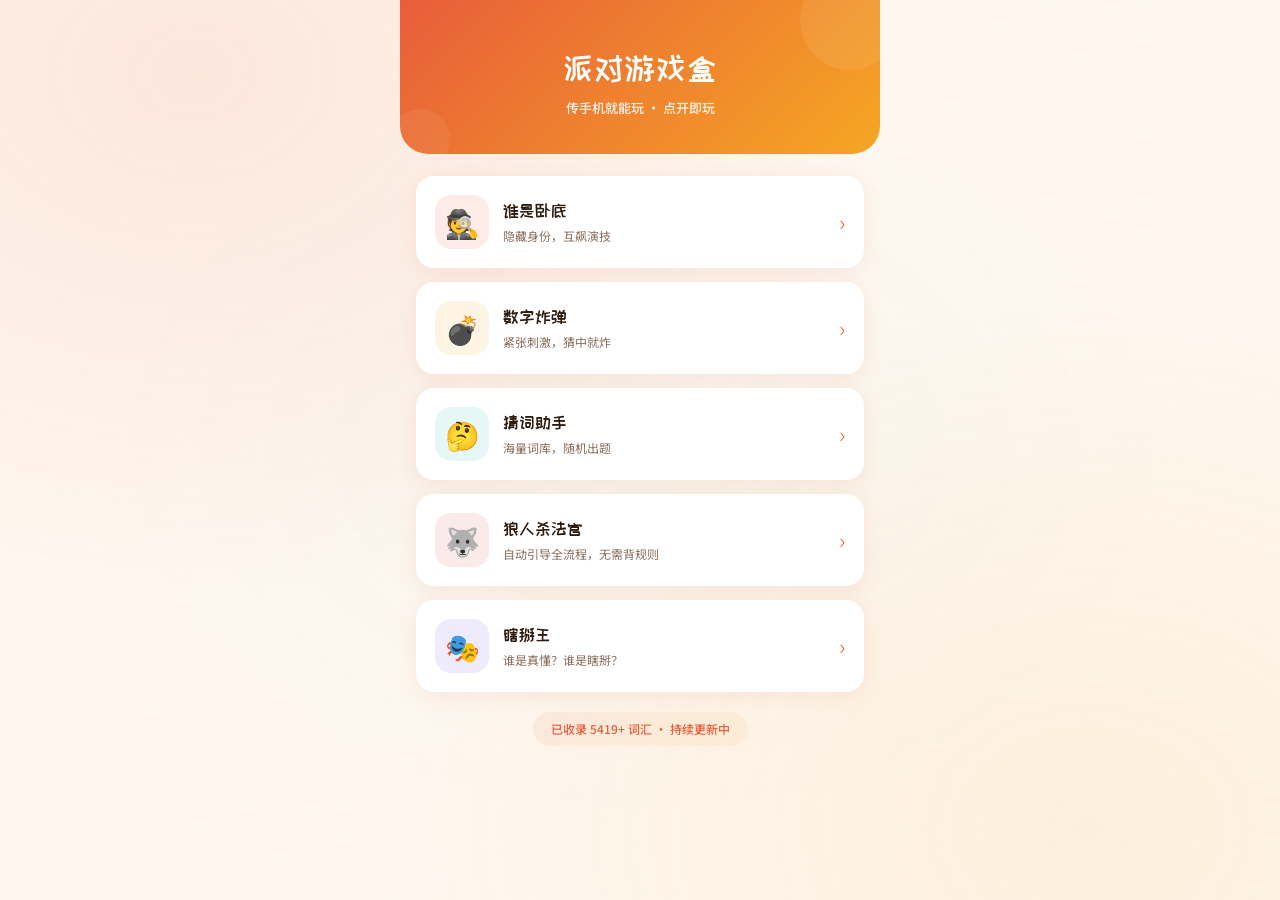
==== commit 7f60a263: "feat: 丰富词库并新增批量导入功能 - 谁是卧底词库新增216词对（1003→1219），覆盖全部14个分类 - 瞎掰王词库新增116词条（70→186），覆盖全部5个分类 - 词库管理页新增批量" ====
--- a/index.html
+++ b/index.html
@@ -66,7 +66,7 @@
       </div>
 
       <div class="wordbank-info">
-        <span>已收录 5000+ 词汇 · 18大分类</span>
+        <span>已收录 6000+ 词汇 · 18大分类</span>
       </div>
     </div>
 
@@ -831,15 +831,19 @@
         <div class="wb-game-tabs">
           <span class="wb-game-tab active" data-game="undercover" onclick="switchWbGame('undercover')">谁是卧底</span>
           <span class="wb-game-tab" data-game="wordguess" onclick="switchWbGame('wordguess')">猜词助手</span>
+          <span class="wb-game-tab" data-game="bluffer" onclick="switchWbGame('bluffer')">瞎掰王</span>
         </div>
         <!-- 分类切换 -->
         <div class="wb-category-scroll" id="wb-category-list"></div>
         <!-- 词汇列表 -->
         <div class="wb-word-list" id="wb-word-list"></div>
+        <!-- 批量导入 -->
+        <div class="wb-import-section" id="wb-import-area" style="display:none"></div>
         <!-- 添加词汇 -->
         <div class="wb-add-section" id="wb-add-section">
           <div class="wb-add-inputs" id="wb-add-inputs"></div>
           <button class="btn-primary btn-full" onclick="addCustomWord()">添加</button>
+          <button class="btn-outline btn-full wb-import-toggle-btn" onclick="toggleImportArea()">批量导入</button>
         </div>
       </div>
     </div>
--- a/css/style.css
+++ b/css/style.css
@@ -2132,6 +2132,69 @@
   margin-bottom: 12px;
 }
 
+.bk-input-row .input-field:first-child {
+  max-width: 40%;
+}
+
+.wb-import-toggle-btn {
+  margin-top: 10px;
+}
+
+.wb-import-section {
+  position: sticky;
+  bottom: 0;
+  background: var(--bg);
+  padding: 16px 0 4px;
+  border-top: 1px solid var(--rule);
+}
+
+.wb-import-header {
+  display: flex;
+  align-items: center;
+  justify-content: space-between;
+  margin-bottom: 10px;
+}
+
+.wb-import-header .wb-add-hint {
+  margin-bottom: 0;
+}
+
+.wb-import-close {
+  font-size: 12px;
+  color: var(--accent);
+  cursor: pointer;
+}
+
+.wb-import-format {
+  font-size: 12px;
+  color: var(--muted);
+  line-height: 1.6;
+  padding: 10px 12px;
+  background: var(--gradient-soft);
+  border-radius: 10px;
+  margin-bottom: 10px;
+}
+
+.wb-import-textarea {
+  width: 100%;
+  min-height: 140px;
+  resize: vertical;
+  font-family: monospace;
+  font-size: 13px;
+  line-height: 1.6;
+  padding: 12px;
+  margin-bottom: 12px;
+}
+
+.wb-import-actions {
+  display: flex;
+  gap: 10px;
+}
+
+.wb-import-actions button {
+  flex: 1;
+}
+
 /* 设置项可点击 */
 .setting-item.clickable {
   cursor: pointer;
